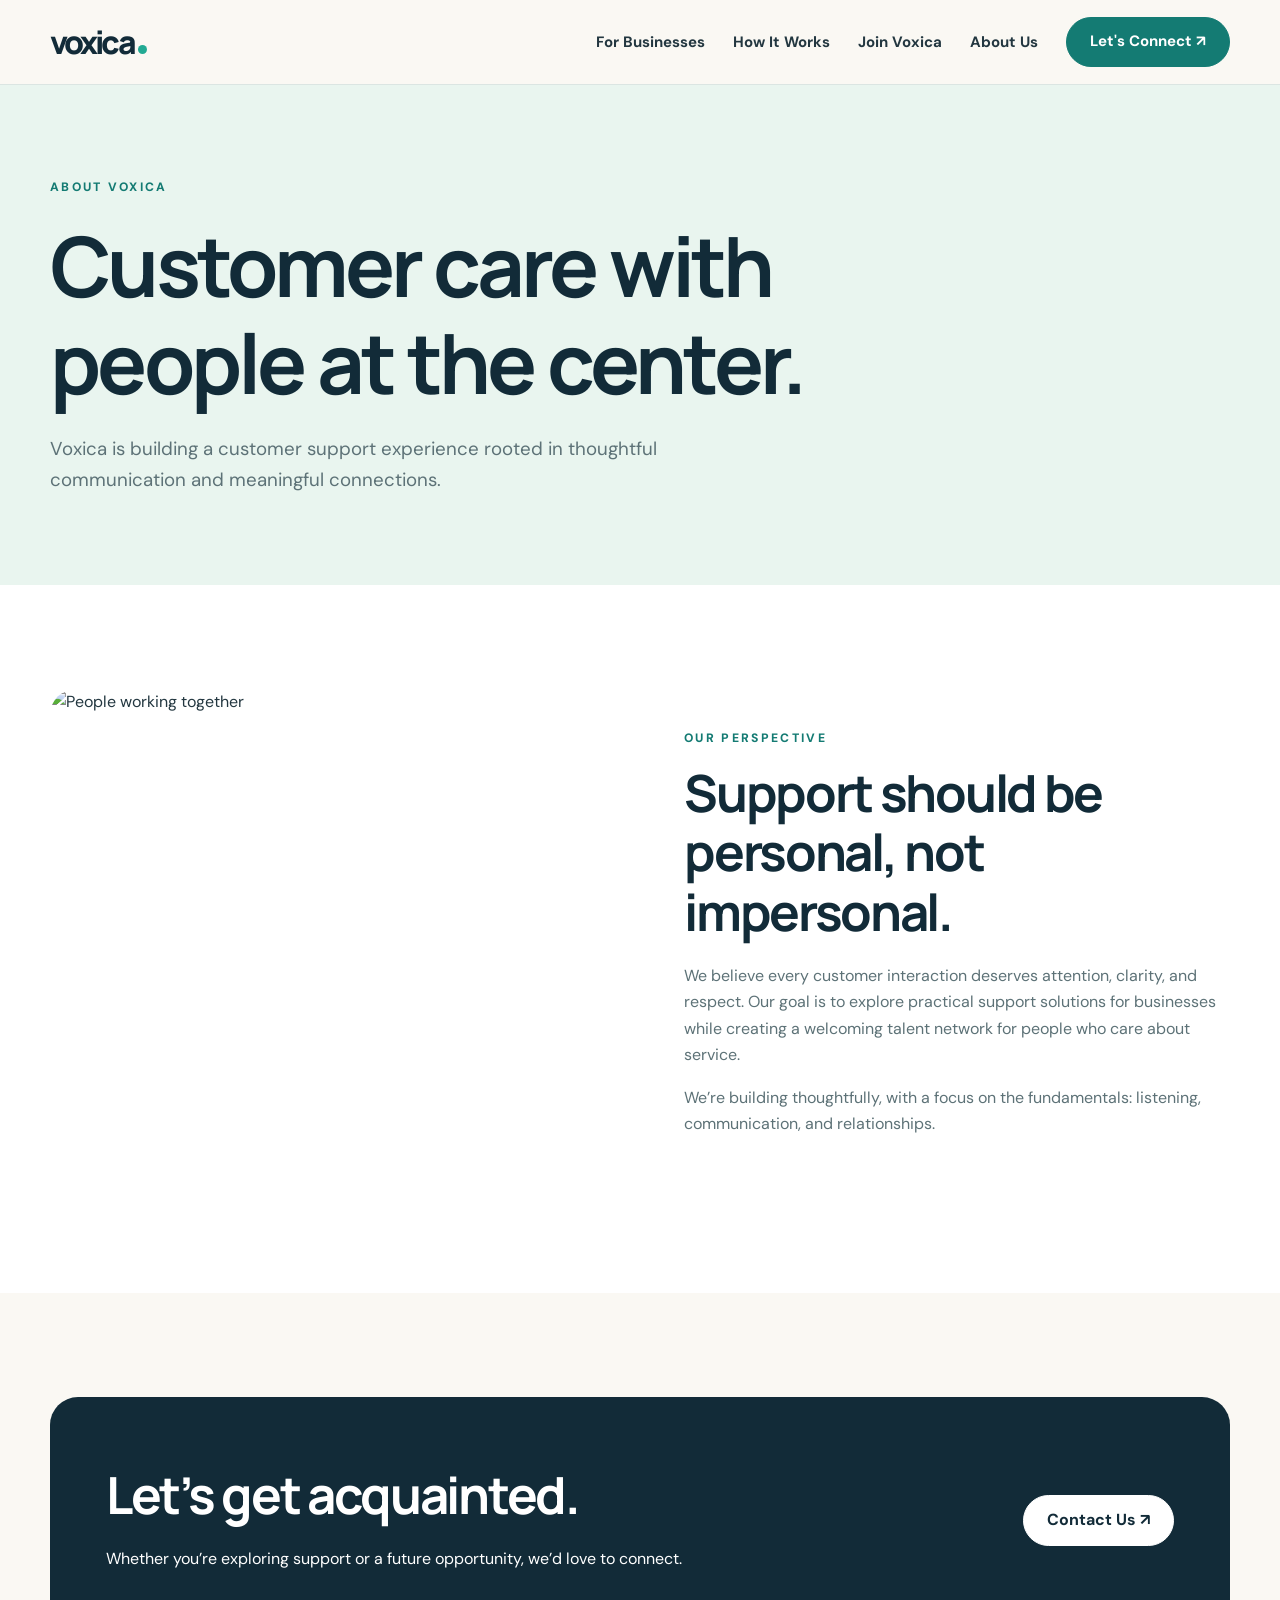
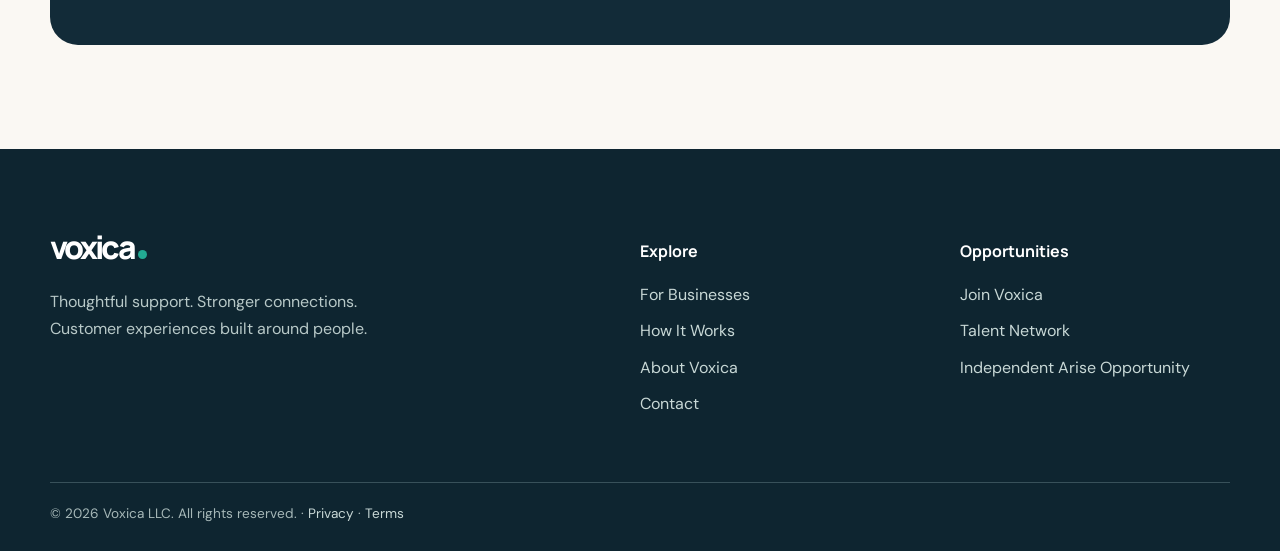
==== about.html @ 8db989d2 "Add Voxica Teleservices website: about.html" ====
<!doctype html><html lang="en"><head><meta charset="utf-8"><meta name="viewport" content="width=device-width, initial-scale=1"><meta name="description" content="Voxica customer support solutions and remote talent opportunities."><title>About Us | Voxica Teleservices</title><link rel="stylesheet" href="style.css"></head><body><header class="nav"><div class="container nav-inner"><a href="index.html" class="brand" aria-label="Voxica home">voxica<i></i></a><button class="menu-toggle" aria-label="Toggle navigation" aria-expanded="false">☰</button><nav class="nav-links" aria-label="Main navigation"><a href="services.html">For Businesses</a><a href="how-it-works.html">How It Works</a><a href="careers.html">Join Voxica</a><a href="about.html">About Us</a><a class="btn" href="contact.html">Let's Connect ↗</a></nav></div></header><main><section class="page-hero"><div class="container"><span class="eyebrow">About Voxica</span><h1>Customer care with people at the center.</h1><p>Voxica is building a customer support experience rooted in thoughtful communication and meaningful connections.</p></div></section><section class="section section-white"><div class="container split"><img src="https://images.unsplash.com/photo-1521737711867-e3b97375f902?auto=format&fit=crop&w=1200&q=85" alt="People working together"><div><span class="eyebrow">Our perspective</span><h2>Support should be personal, not impersonal.</h2><p>We believe every customer interaction deserves attention, clarity, and respect. Our goal is to explore practical support solutions for businesses while creating a welcoming talent network for people who care about service.</p><p>We’re building thoughtfully, with a focus on the fundamentals: listening, communication, and relationships.</p></div></div></section><section class="section"><div class="container"><div class="cta"><div><h2>Let’s get acquainted.</h2><p>Whether you’re exploring support or a future opportunity, we’d love to connect.</p></div><a class="btn btn-light" href="contact.html">Contact Us ↗</a></div></div></section></main><footer class="footer"><div class="container"><div class="footer-grid"><div><a href="index.html" class="brand">voxica<i></i></a><p>Thoughtful support. Stronger connections.<br>Customer experiences built around people.</p></div><div><h4>Explore</h4><a href="services.html">For Businesses</a><a href="how-it-works.html">How It Works</a><a href="about.html">About Voxica</a><a href="contact.html">Contact</a></div><div><h4>Opportunities</h4><a href="careers.html">Join Voxica</a><a href="apply.html">Talent Network</a><a href="arise.html">Independent Arise Opportunity</a></div></div><div class="footer-bottom">© 2026 Voxica LLC. All rights reserved. · <a href="privacy.html">Privacy</a> · <a href="terms.html">Terms</a></div></div></footer><script src="script.js"></script></body></html>
---- style.css ----
@import url('https://fonts.googleapis.com/css2?family=DM+Sans:wght@400;500;600;700&family=Manrope:wght@400;500;600;700;800&display=swap');
:root{--navy:#122b38;--teal:#147b73;--mint:#dff5ec;--cream:#faf8f3;--ink:#233740;--muted:#5d7277;--line:#dbe5e2}*{box-sizing:border-box}html{scroll-behavior:smooth}body{margin:0;font-family:'DM Sans',sans-serif;color:var(--ink);background:var(--cream);line-height:1.65}h1,h2,h3,h4{font-family:Manrope,sans-serif;line-height:1.16;letter-spacing:-.045em;color:var(--navy)}h1{font-size:clamp(3.2rem,6.5vw,6rem);margin:18px 0 24px}h2{font-size:clamp(2.3rem,4vw,3.8rem);margin:12px 0 22px}h3{font-size:1.4rem;margin:12px 0}p{color:var(--muted)}a{color:inherit;text-decoration:none}.container{width:min(1180px,calc(100% - 44px));margin:auto}.nav{position:sticky;top:0;z-index:20;background:#faf8f3ef;backdrop-filter:blur(16px);border-bottom:1px solid var(--line)}.nav-inner{display:flex;align-items:center;justify-content:space-between;min-height:84px;gap:24px}.brand{font-family:Manrope;font-size:2rem;letter-spacing:-.09em;font-weight:800;color:var(--navy)}.brand i{display:inline-block;width:9px;height:9px;border-radius:50%;background:#22aa93;margin-left:4px}.nav-links{display:flex;gap:28px;align-items:center;font-size:.94rem;font-weight:700}.nav-links>a:not(.btn):hover{color:var(--teal)}.menu-toggle{display:none;border:0;background:none;font-size:1.7rem;color:var(--navy)}.btn{display:inline-flex;justify-content:center;align-items:center;background:var(--teal);color:#fff;border:1px solid var(--teal);padding:14px 23px;border-radius:100px;font-weight:700;line-height:1.3;transition:.2s}.btn:hover{background:#0f605b;transform:translateY(-2px)}.btn-outline{background:transparent;color:var(--navy);border-color:#a8c5bd}.btn-outline:hover{color:#fff}.btn-light{background:#fff;color:var(--navy);border-color:#fff}.hero{padding:86px 0 105px;background:radial-gradient(circle at 15% 10%,#e5f7ef,transparent 43%),var(--cream)}.hero-grid,.split{display:grid;grid-template-columns:1.03fr 1fr;gap:72px;align-items:center}.hero p{font-size:1.2rem;max-width:580px}.hero-actions{display:flex;gap:12px;flex-wrap:wrap;margin:32px 0}.eyebrow{font-size:.76rem;text-transform:uppercase;letter-spacing:.19em;font-weight:800;color:var(--teal)}.pill{display:inline-flex;gap:10px;align-items:center;border-radius:40px;background:#e0f3eb;color:#286c61;padding:8px 16px;font-size:.8rem;font-weight:800}.dot{display:inline-block;width:9px;height:9px;border-radius:50%;background:#23ae8c}.hero-image{position:relative}.hero-image img,.split>img{display:block;width:100%;height:500px;object-fit:cover;border-radius:26px}.float-card{position:absolute;bottom:24px;left:-26px;background:#fff;padding:19px 24px;box-shadow:0 16px 60px #0b2e3030;border-radius:17px;font-weight:800}.float-card small{display:block;font-weight:400;color:var(--muted)}.section{padding:104px 0}.section-white{background:#fff}.section-mint{background:#e8f5ef}.section-navy{background:var(--navy)}.section-navy h2,.section-navy p{color:#fff}.section-heading{max-width:760px;margin-bottom:42px}.grid3{display:grid;grid-template-columns:repeat(3,1fr);gap:22px}.service-card{padding:35px;border:1px solid var(--line);background:var(--cream);border-radius:22px;transition:.2s}.service-card:hover{transform:translateY(-5px);box-shadow:0 20px 40px #153d3212}.service-icon{width:56px;height:56px;border-radius:17px;background:var(--mint);color:var(--teal);display:grid;place-items:center;font-size:1.7rem}.check{display:flex;gap:14px;margin:18px 0}.check span{color:var(--teal);font-weight:800}.steps{display:grid;grid-template-columns:repeat(4,1fr);gap:24px}.step{border-top:2px solid #9ecac0;padding-top:22px}.step b{font-family:Manrope;font-size:2.2rem;color:var(--teal)}.cta{background:var(--navy);padding:56px;border-radius:28px;display:flex;align-items:center;justify-content:space-between;gap:30px}.cta h2,.cta p{color:#fff}.cta h2{max-width:680px}.page-hero{padding:88px 0 70px;background:#e9f5ef}.page-hero p{max-width:690px;font-size:1.17rem}.page-hero h1{max-width:950px}.prose{max-width:800px}.prose p{font-size:1.07rem}.form-card{background:#fff;border:1px solid var(--line);border-radius:24px;padding:36px;max-width:800px}.form-grid{display:grid;grid-template-columns:1fr 1fr;gap:20px}.field{display:flex;flex-direction:column;gap:7px;margin:0 0 18px}.field label{font-weight:700;font-size:.91rem}.field input,.field select,.field textarea{border:1px solid #bdcfca;border-radius:12px;padding:14px 15px;font:inherit;width:100%;background:#fff}.field textarea{min-height:130px}.form-note{font-size:.86rem}.footer{background:#0e2530;color:#fff;padding:72px 0 25px}.footer .brand{color:#fff}.footer p{color:#b8c9c8}.footer-grid{display:grid;grid-template-columns:2fr 1fr 1fr;gap:50px}.footer h4{color:#fff;letter-spacing:0}.footer a:not(.brand){display:block;color:#c8d8d6;margin:10px 0}.footer a:hover{color:#fff}.footer-bottom{border-top:1px solid #38515a;margin-top:55px;padding-top:20px;color:#a6b8b8;font-size:.85rem}.footer-bottom a{display:inline!important}.small{font-size:.85rem}.notice{border-left:4px solid var(--teal);padding:18px 24px;background:#e9f5ef;border-radius:8px}.spaced{margin-top:32px}@media(max-width:850px){.menu-toggle{display:block}.nav-links{display:none;position:absolute;top:84px;left:0;right:0;background:var(--cream);padding:24px;box-shadow:0 20px 30px #0002;flex-direction:column;align-items:stretch}.nav-links.open{display:flex}.hero-grid,.split{grid-template-columns:1fr;gap:38px}.hero{padding:60px 0}.hero-image img,.split>img{height:350px}.float-card{left:12px}.grid3,.steps{grid-template-columns:1fr 1fr}.footer-grid{grid-template-columns:1fr 1fr}.cta{flex-direction:column;align-items:flex-start}}@media(max-width:550px){.grid3,.steps,.footer-grid,.form-grid{grid-template-columns:1fr}.section{padding:70px 0}.hero-image img{height:310px}.cta{padding:32px}.form-card{padding:22px}h1{font-size:3.15rem}}
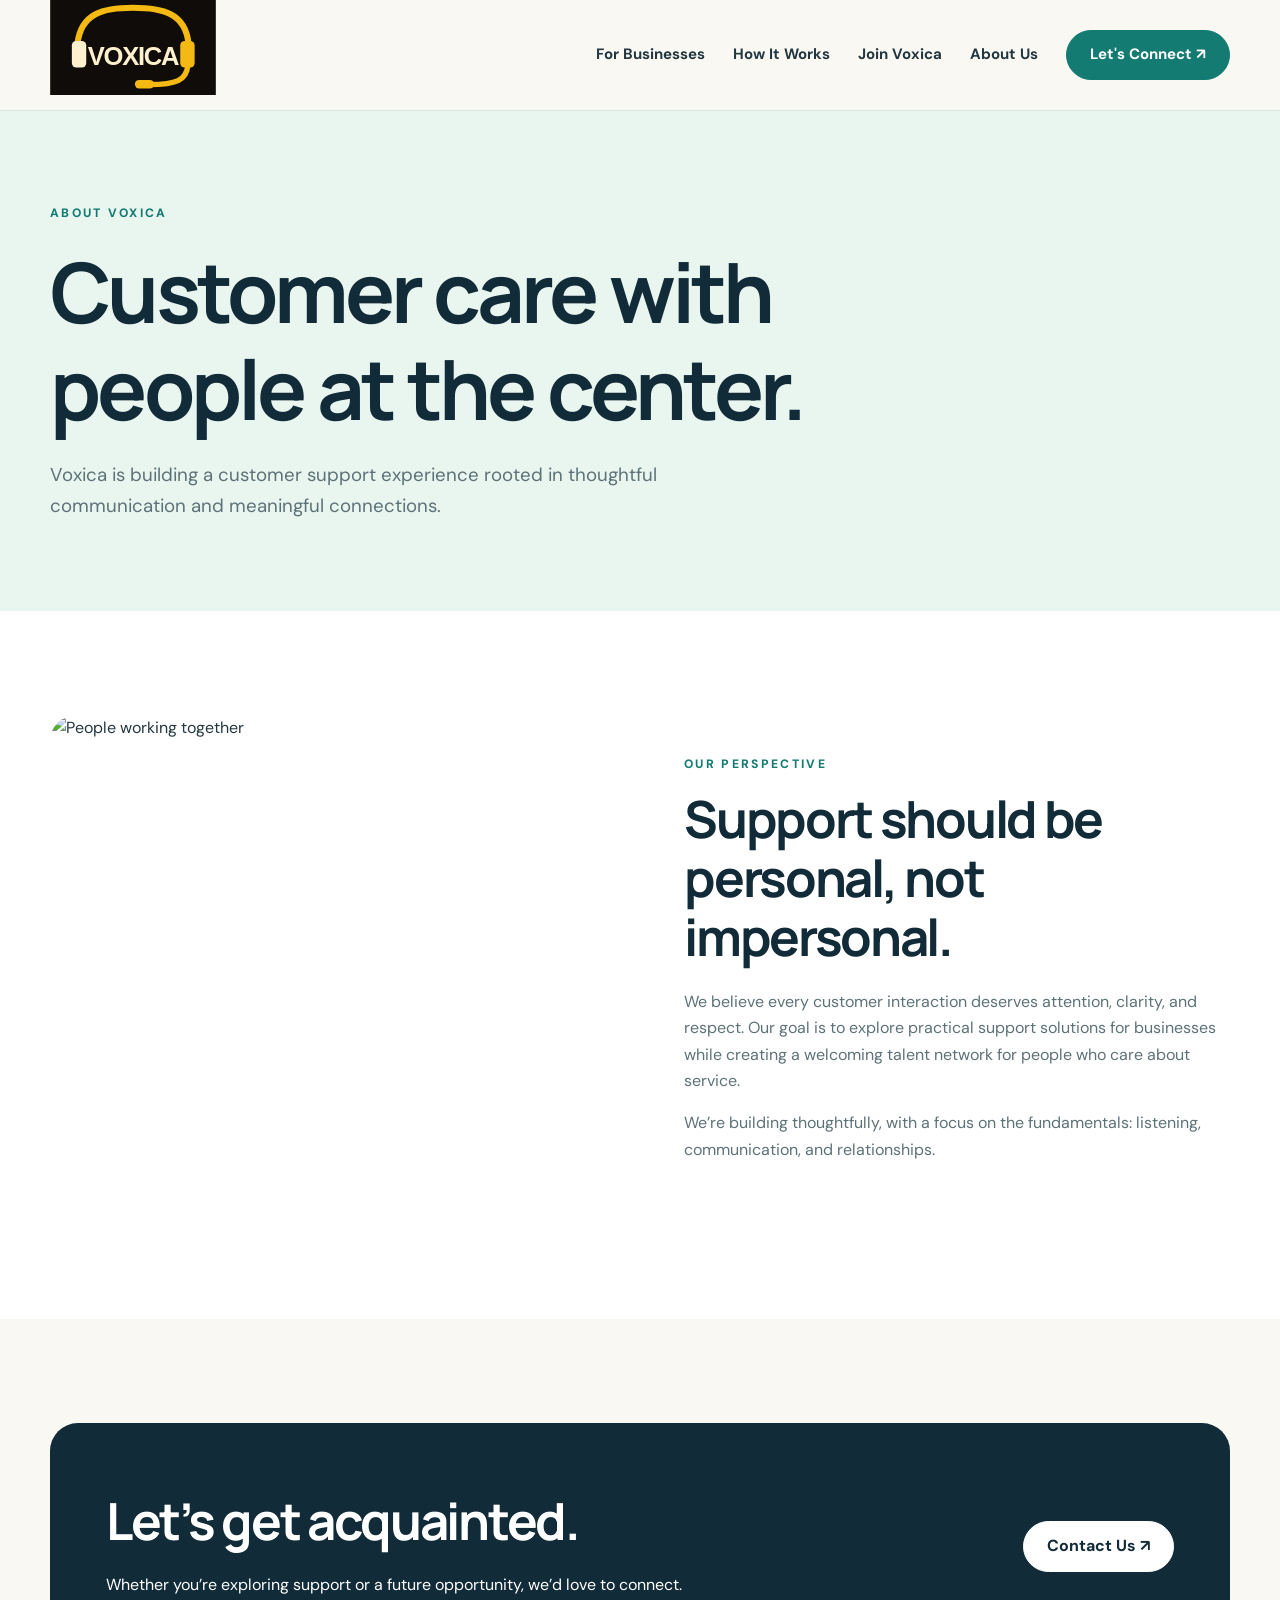
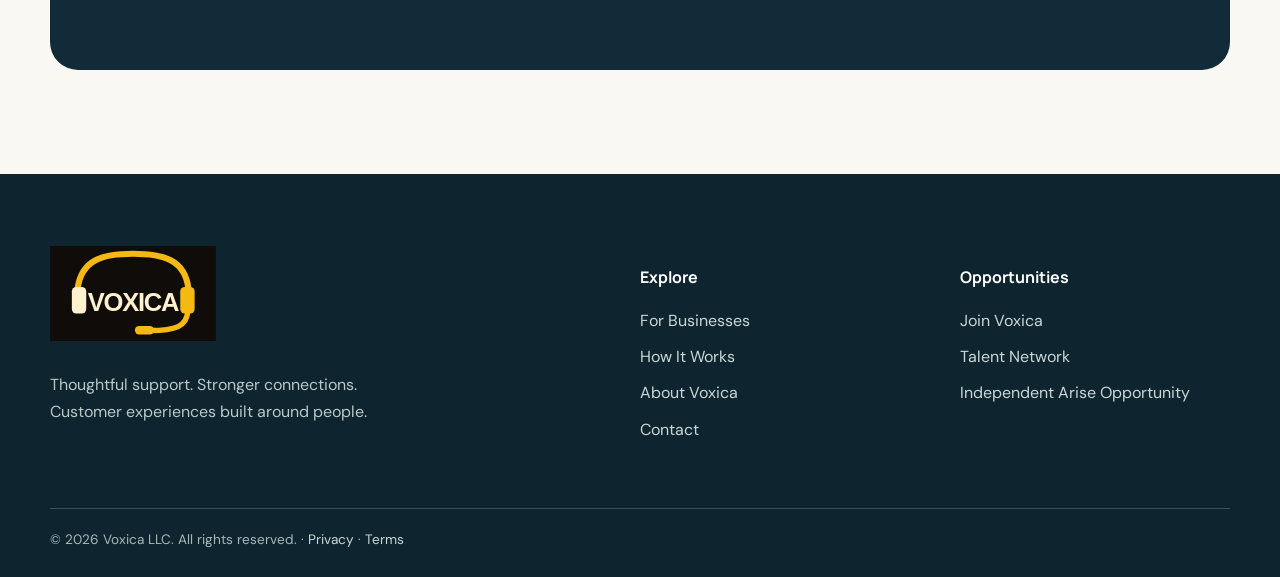
==== commit f9b74369: "Refresh Voxica branding and premium site design" ====
--- a/about.html
+++ b/about.html
@@ -1 +1 @@
-<!doctype html><html lang="en"><head><meta charset="utf-8"><meta name="viewport" content="width=device-width, initial-scale=1"><meta name="description" content="Voxica customer support solutions and remote talent opportunities."><title>About Us | Voxica Teleservices</title><link rel="stylesheet" href="style.css"></head><body><header class="nav"><div class="container nav-inner"><a href="index.html" class="brand" aria-label="Voxica home">voxica<i></i></a><button class="menu-toggle" aria-label="Toggle navigation" aria-expanded="false">☰</button><nav class="nav-links" aria-label="Main navigation"><a href="services.html">For Businesses</a><a href="how-it-works.html">How It Works</a><a href="careers.html">Join Voxica</a><a href="about.html">About Us</a><a class="btn" href="contact.html">Let's Connect ↗</a></nav></div></header><main><section class="page-hero"><div class="container"><span class="eyebrow">About Voxica</span><h1>Customer care with people at the center.</h1><p>Voxica is building a customer support experience rooted in thoughtful communication and meaningful connections.</p></div></section><section class="section section-white"><div class="container split"><img src="https://images.unsplash.com/photo-1521737711867-e3b97375f902?auto=format&fit=crop&w=1200&q=85" alt="People working together"><div><span class="eyebrow">Our perspective</span><h2>Support should be personal, not impersonal.</h2><p>We believe every customer interaction deserves attention, clarity, and respect. Our goal is to explore practical support solutions for businesses while creating a welcoming talent network for people who care about service.</p><p>We’re building thoughtfully, with a focus on the fundamentals: listening, communication, and relationships.</p></div></div></section><section class="section"><div class="container"><div class="cta"><div><h2>Let’s get acquainted.</h2><p>Whether you’re exploring support or a future opportunity, we’d love to connect.</p></div><a class="btn btn-light" href="contact.html">Contact Us ↗</a></div></div></section></main><footer class="footer"><div class="container"><div class="footer-grid"><div><a href="index.html" class="brand">voxica<i></i></a><p>Thoughtful support. Stronger connections.<br>Customer experiences built around people.</p></div><div><h4>Explore</h4><a href="services.html">For Businesses</a><a href="how-it-works.html">How It Works</a><a href="about.html">About Voxica</a><a href="contact.html">Contact</a></div><div><h4>Opportunities</h4><a href="careers.html">Join Voxica</a><a href="apply.html">Talent Network</a><a href="arise.html">Independent Arise Opportunity</a></div></div><div class="footer-bottom">© 2026 Voxica LLC. All rights reserved. · <a href="privacy.html">Privacy</a> · <a href="terms.html">Terms</a></div></div></footer><script src="script.js"></script></body></html>+<!doctype html><html lang="en"><head><meta charset="utf-8"><meta name="viewport" content="width=device-width, initial-scale=1"><meta name="description" content="Voxica customer support solutions and remote talent opportunities."><title>About Us | Voxica</title><link rel="stylesheet" href="style.css"></head><body><header class="nav"><div class="container nav-inner"><a href="index.html" class="brand" aria-label="Voxica home"><img src="assets/voxica-logo.svg" alt="VOXICA" width="166" height="95"></a><button class="menu-toggle" aria-label="Toggle navigation" aria-expanded="false">☰</button><nav class="nav-links" aria-label="Main navigation"><a href="services.html">For Businesses</a><a href="how-it-works.html">How It Works</a><a href="careers.html">Join Voxica</a><a href="about.html">About Us</a><a class="btn" href="contact.html">Let's Connect ↗</a></nav></div></header><main><section class="page-hero"><div class="container"><span class="eyebrow">About Voxica</span><h1>Customer care with people at the center.</h1><p>Voxica is building a customer support experience rooted in thoughtful communication and meaningful connections.</p></div></section><section class="section section-white"><div class="container split"><img src="https://images.unsplash.com/photo-1521737711867-e3b97375f902?auto=format&fit=crop&w=1200&q=85" alt="People working together"><div><span class="eyebrow">Our perspective</span><h2>Support should be personal, not impersonal.</h2><p>We believe every customer interaction deserves attention, clarity, and respect. Our goal is to explore practical support solutions for businesses while creating a welcoming talent network for people who care about service.</p><p>We’re building thoughtfully, with a focus on the fundamentals: listening, communication, and relationships.</p></div></div></section><section class="section"><div class="container"><div class="cta"><div><h2>Let’s get acquainted.</h2><p>Whether you’re exploring support or a future opportunity, we’d love to connect.</p></div><a class="btn btn-light" href="contact.html">Contact Us ↗</a></div></div></section></main><footer class="footer"><div class="container"><div class="footer-grid"><div><a href="index.html" class="brand" aria-label="Voxica home"><img src="assets/voxica-logo.svg" alt="VOXICA" width="166" height="95"></a><p>Thoughtful support. Stronger connections.<br>Customer experiences built around people.</p></div><div><h4>Explore</h4><a href="services.html">For Businesses</a><a href="how-it-works.html">How It Works</a><a href="about.html">About Voxica</a><a href="contact.html">Contact</a></div><div><h4>Opportunities</h4><a href="careers.html">Join Voxica</a><a href="apply.html">Talent Network</a><a href="arise.html">Independent Arise Opportunity</a></div></div><div class="footer-bottom">© 2026 Voxica LLC. All rights reserved. · <a href="privacy.html">Privacy</a> · <a href="terms.html">Terms</a></div></div></footer><script src="script.js"></script></body></html>
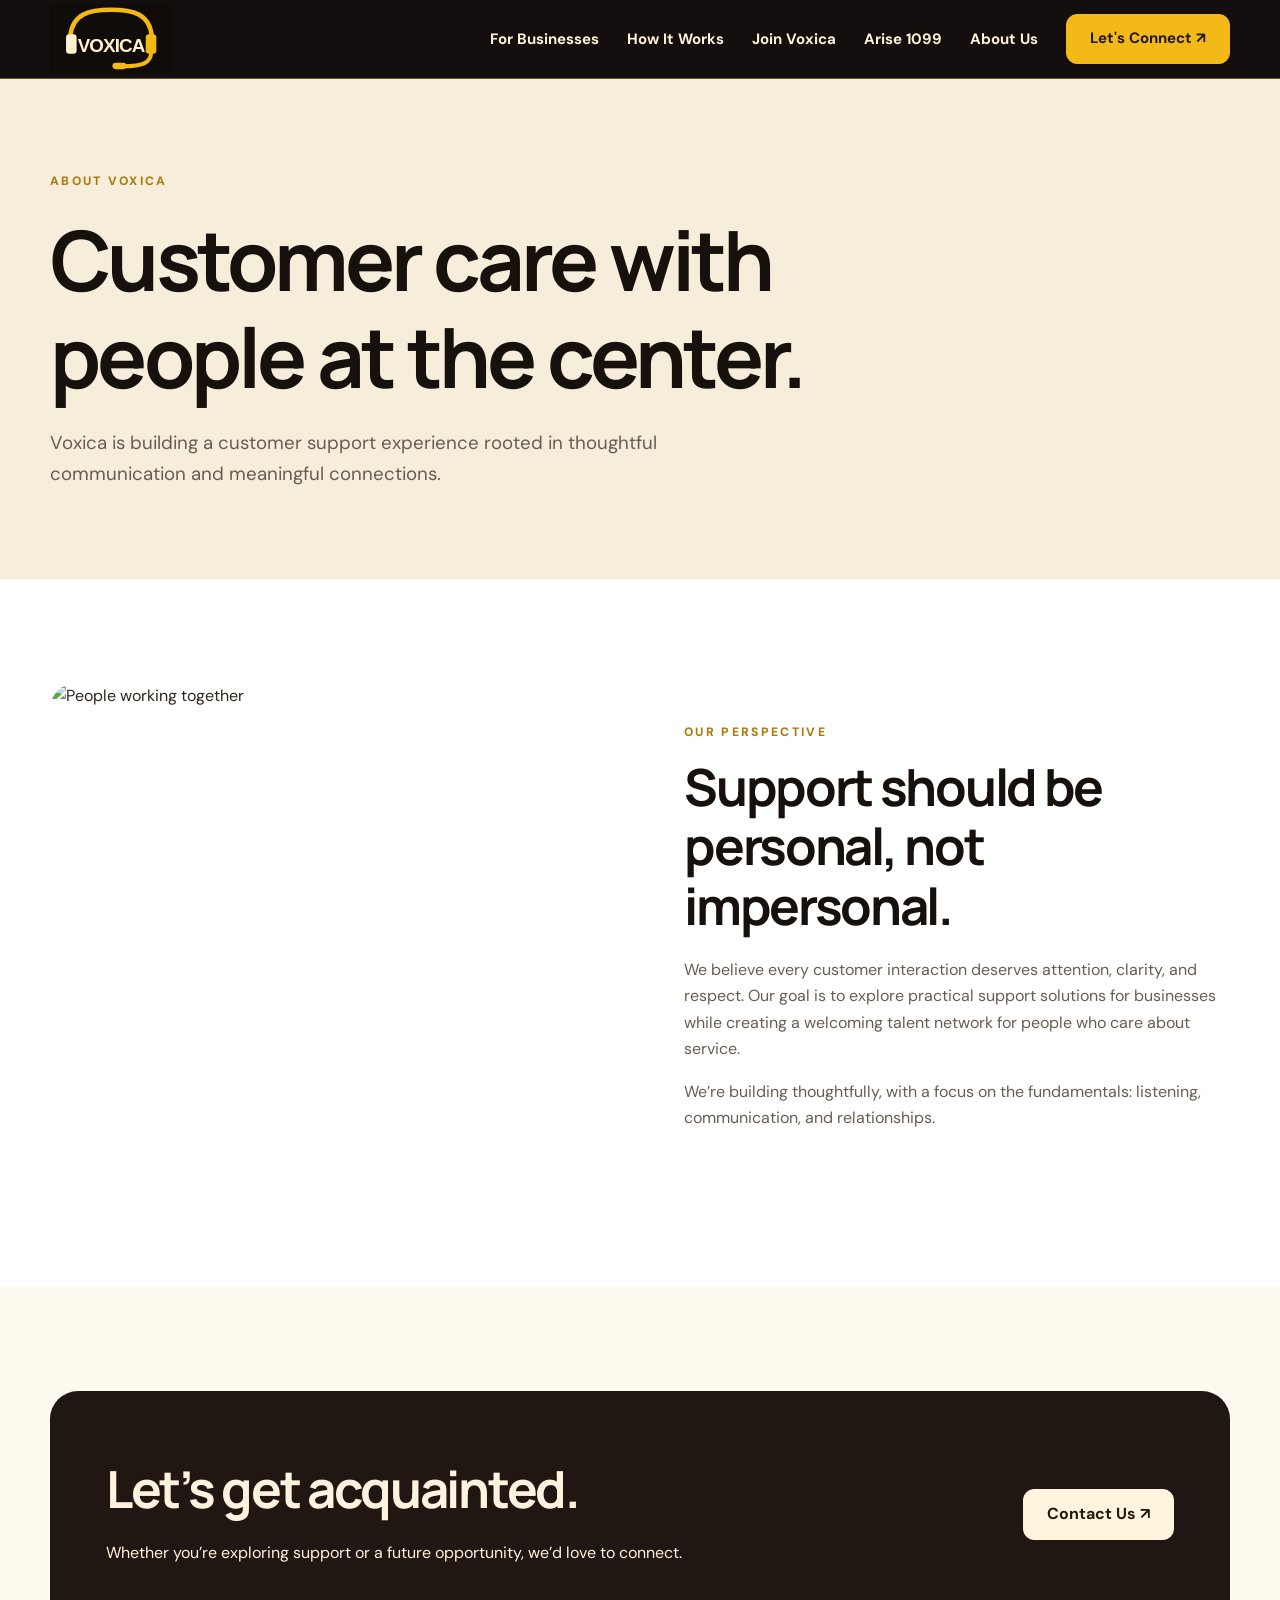
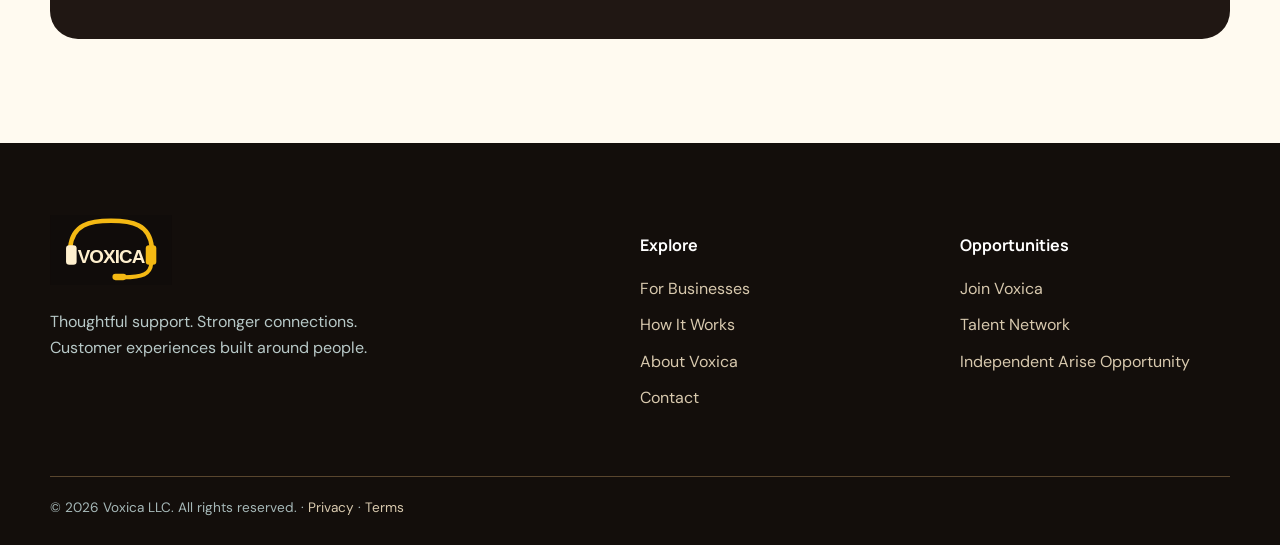
==== commit dc8ebb1c: "Add separate Arise 1099 navigation tab" ====
--- a/about.html
+++ b/about.html
@@ -1 +1 @@
-<!doctype html><html lang="en"><head><meta charset="utf-8"><meta name="viewport" content="width=device-width, initial-scale=1"><meta name="description" content="Voxica customer support solutions and remote talent opportunities."><title>About Us | Voxica</title><link rel="stylesheet" href="style.css"></head><body><header class="nav"><div class="container nav-inner"><a href="index.html" class="brand" aria-label="Voxica home"><img src="assets/voxica-logo.svg" alt="VOXICA" width="166" height="95"></a><button class="menu-toggle" aria-label="Toggle navigation" aria-expanded="false">☰</button><nav class="nav-links" aria-label="Main navigation"><a href="services.html">For Businesses</a><a href="how-it-works.html">How It Works</a><a href="careers.html">Join Voxica</a><a href="about.html">About Us</a><a class="btn" href="contact.html">Let's Connect ↗</a></nav></div></header><main><section class="page-hero"><div class="container"><span class="eyebrow">About Voxica</span><h1>Customer care with people at the center.</h1><p>Voxica is building a customer support experience rooted in thoughtful communication and meaningful connections.</p></div></section><section class="section section-white"><div class="container split"><img src="https://images.unsplash.com/photo-1521737711867-e3b97375f902?auto=format&fit=crop&w=1200&q=85" alt="People working together"><div><span class="eyebrow">Our perspective</span><h2>Support should be personal, not impersonal.</h2><p>We believe every customer interaction deserves attention, clarity, and respect. Our goal is to explore practical support solutions for businesses while creating a welcoming talent network for people who care about service.</p><p>We’re building thoughtfully, with a focus on the fundamentals: listening, communication, and relationships.</p></div></div></section><section class="section"><div class="container"><div class="cta"><div><h2>Let’s get acquainted.</h2><p>Whether you’re exploring support or a future opportunity, we’d love to connect.</p></div><a class="btn btn-light" href="contact.html">Contact Us ↗</a></div></div></section></main><footer class="footer"><div class="container"><div class="footer-grid"><div><a href="index.html" class="brand" aria-label="Voxica home"><img src="assets/voxica-logo.svg" alt="VOXICA" width="166" height="95"></a><p>Thoughtful support. Stronger connections.<br>Customer experiences built around people.</p></div><div><h4>Explore</h4><a href="services.html">For Businesses</a><a href="how-it-works.html">How It Works</a><a href="about.html">About Voxica</a><a href="contact.html">Contact</a></div><div><h4>Opportunities</h4><a href="careers.html">Join Voxica</a><a href="apply.html">Talent Network</a><a href="arise.html">Independent Arise Opportunity</a></div></div><div class="footer-bottom">© 2026 Voxica LLC. All rights reserved. · <a href="privacy.html">Privacy</a> · <a href="terms.html">Terms</a></div></div></footer><script src="script.js"></script></body></html>+<!doctype html><html lang="en"><head><meta charset="utf-8"><meta name="viewport" content="width=device-width, initial-scale=1"><meta name="description" content="Voxica customer support solutions and remote talent opportunities."><title>About Us | Voxica</title><link rel="stylesheet" href="style.css"></head><body><header class="nav"><div class="container nav-inner"><a href="index.html" class="brand" aria-label="Voxica home"><img src="assets/voxica-logo.svg" alt="VOXICA" width="166" height="95"></a><button class="menu-toggle" aria-label="Toggle navigation" aria-expanded="false">☰</button><nav class="nav-links" aria-label="Main navigation"><a href="services.html">For Businesses</a><a href="how-it-works.html">How It Works</a><a href="careers.html">Join Voxica</a><a href="arise.html" class="arise-nav-link">Arise 1099</a><a href="about.html">About Us</a><a class="btn" href="contact.html">Let's Connect ↗</a></nav></div></header><main><section class="page-hero"><div class="container"><span class="eyebrow">About Voxica</span><h1>Customer care with people at the center.</h1><p>Voxica is building a customer support experience rooted in thoughtful communication and meaningful connections.</p></div></section><section class="section section-white"><div class="container split"><img src="https://images.unsplash.com/photo-1521737711867-e3b97375f902?auto=format&fit=crop&w=1200&q=85" alt="People working together"><div><span class="eyebrow">Our perspective</span><h2>Support should be personal, not impersonal.</h2><p>We believe every customer interaction deserves attention, clarity, and respect. Our goal is to explore practical support solutions for businesses while creating a welcoming talent network for people who care about service.</p><p>We’re building thoughtfully, with a focus on the fundamentals: listening, communication, and relationships.</p></div></div></section><section class="section"><div class="container"><div class="cta"><div><h2>Let’s get acquainted.</h2><p>Whether you’re exploring support or a future opportunity, we’d love to connect.</p></div><a class="btn btn-light" href="contact.html">Contact Us ↗</a></div></div></section></main><footer class="footer"><div class="container"><div class="footer-grid"><div><a href="index.html" class="brand" aria-label="Voxica home"><img src="assets/voxica-logo.svg" alt="VOXICA" width="166" height="95"></a><p>Thoughtful support. Stronger connections.<br>Customer experiences built around people.</p></div><div><h4>Explore</h4><a href="services.html">For Businesses</a><a href="how-it-works.html">How It Works</a><a href="about.html">About Voxica</a><a href="contact.html">Contact</a></div><div><h4>Opportunities</h4><a href="careers.html">Join Voxica</a><a href="apply.html">Talent Network</a><a href="arise.html">Independent Arise Opportunity</a></div></div><div class="footer-bottom">© 2026 Voxica LLC. All rights reserved. · <a href="privacy.html">Privacy</a> · <a href="terms.html">Terms</a></div></div></footer><script src="script.js"></script></body></html>
--- a/style.css
+++ b/style.css
@@ -1,2 +1,7 @@
 @import url('https://fonts.googleapis.com/css2?family=DM+Sans:wght@400;500;600;700&family=Manrope:wght@400;500;600;700;800&display=swap');
-:root{--navy:#122b38;--teal:#147b73;--mint:#dff5ec;--cream:#faf8f3;--ink:#233740;--muted:#5d7277;--line:#dbe5e2}*{box-sizing:border-box}html{scroll-behavior:smooth}body{margin:0;font-family:'DM Sans',sans-serif;color:var(--ink);background:var(--cream);line-height:1.65}h1,h2,h3,h4{font-family:Manrope,sans-serif;line-height:1.16;letter-spacing:-.045em;color:var(--navy)}h1{font-size:clamp(3.2rem,6.5vw,6rem);margin:18px 0 24px}h2{font-size:clamp(2.3rem,4vw,3.8rem);margin:12px 0 22px}h3{font-size:1.4rem;margin:12px 0}p{color:var(--muted)}a{color:inherit;text-decoration:none}.container{width:min(1180px,calc(100% - 44px));margin:auto}.nav{position:sticky;top:0;z-index:20;background:#faf8f3ef;backdrop-filter:blur(16px);border-bottom:1px solid var(--line)}.nav-inner{display:flex;align-items:center;justify-content:space-between;min-height:84px;gap:24px}.brand{font-family:Manrope;font-size:2rem;letter-spacing:-.09em;font-weight:800;color:var(--navy)}.brand i{display:inline-block;width:9px;height:9px;border-radius:50%;background:#22aa93;margin-left:4px}.nav-links{display:flex;gap:28px;align-items:center;font-size:.94rem;font-weight:700}.nav-links>a:not(.btn):hover{color:var(--teal)}.menu-toggle{display:none;border:0;background:none;font-size:1.7rem;color:var(--navy)}.btn{display:inline-flex;justify-content:center;align-items:center;background:var(--teal);color:#fff;border:1px solid var(--teal);padding:14px 23px;border-radius:100px;font-weight:700;line-height:1.3;transition:.2s}.btn:hover{background:#0f605b;transform:translateY(-2px)}.btn-outline{background:transparent;color:var(--navy);border-color:#a8c5bd}.btn-outline:hover{color:#fff}.btn-light{background:#fff;color:var(--navy);border-color:#fff}.hero{padding:86px 0 105px;background:radial-gradient(circle at 15% 10%,#e5f7ef,transparent 43%),var(--cream)}.hero-grid,.split{display:grid;grid-template-columns:1.03fr 1fr;gap:72px;align-items:center}.hero p{font-size:1.2rem;max-width:580px}.hero-actions{display:flex;gap:12px;flex-wrap:wrap;margin:32px 0}.eyebrow{font-size:.76rem;text-transform:uppercase;letter-spacing:.19em;font-weight:800;color:var(--teal)}.pill{display:inline-flex;gap:10px;align-items:center;border-radius:40px;background:#e0f3eb;color:#286c61;padding:8px 16px;font-size:.8rem;font-weight:800}.dot{display:inline-block;width:9px;height:9px;border-radius:50%;background:#23ae8c}.hero-image{position:relative}.hero-image img,.split>img{display:block;width:100%;height:500px;object-fit:cover;border-radius:26px}.float-card{position:absolute;bottom:24px;left:-26px;background:#fff;padding:19px 24px;box-shadow:0 16px 60px #0b2e3030;border-radius:17px;font-weight:800}.float-card small{display:block;font-weight:400;color:var(--muted)}.section{padding:104px 0}.section-white{background:#fff}.section-mint{background:#e8f5ef}.section-navy{background:var(--navy)}.section-navy h2,.section-navy p{color:#fff}.section-heading{max-width:760px;margin-bottom:42px}.grid3{display:grid;grid-template-columns:repeat(3,1fr);gap:22px}.service-card{padding:35px;border:1px solid var(--line);background:var(--cream);border-radius:22px;transition:.2s}.service-card:hover{transform:translateY(-5px);box-shadow:0 20px 40px #153d3212}.service-icon{width:56px;height:56px;border-radius:17px;background:var(--mint);color:var(--teal);display:grid;place-items:center;font-size:1.7rem}.check{display:flex;gap:14px;margin:18px 0}.check span{color:var(--teal);font-weight:800}.steps{display:grid;grid-template-columns:repeat(4,1fr);gap:24px}.step{border-top:2px solid #9ecac0;padding-top:22px}.step b{font-family:Manrope;font-size:2.2rem;color:var(--teal)}.cta{background:var(--navy);padding:56px;border-radius:28px;display:flex;align-items:center;justify-content:space-between;gap:30px}.cta h2,.cta p{color:#fff}.cta h2{max-width:680px}.page-hero{padding:88px 0 70px;background:#e9f5ef}.page-hero p{max-width:690px;font-size:1.17rem}.page-hero h1{max-width:950px}.prose{max-width:800px}.prose p{font-size:1.07rem}.form-card{background:#fff;border:1px solid var(--line);border-radius:24px;padding:36px;max-width:800px}.form-grid{display:grid;grid-template-columns:1fr 1fr;gap:20px}.field{display:flex;flex-direction:column;gap:7px;margin:0 0 18px}.field label{font-weight:700;font-size:.91rem}.field input,.field select,.field textarea{border:1px solid #bdcfca;border-radius:12px;padding:14px 15px;font:inherit;width:100%;background:#fff}.field textarea{min-height:130px}.form-note{font-size:.86rem}.footer{background:#0e2530;color:#fff;padding:72px 0 25px}.footer .brand{color:#fff}.footer p{color:#b8c9c8}.footer-grid{display:grid;grid-template-columns:2fr 1fr 1fr;gap:50px}.footer h4{color:#fff;letter-spacing:0}.footer a:not(.brand){display:block;color:#c8d8d6;margin:10px 0}.footer a:hover{color:#fff}.footer-bottom{border-top:1px solid #38515a;margin-top:55px;padding-top:20px;color:#a6b8b8;font-size:.85rem}.footer-bottom a{display:inline!important}.small{font-size:.85rem}.notice{border-left:4px solid var(--teal);padding:18px 24px;background:#e9f5ef;border-radius:8px}.spaced{margin-top:32px}@media(max-width:850px){.menu-toggle{display:block}.nav-links{display:none;position:absolute;top:84px;left:0;right:0;background:var(--cream);padding:24px;box-shadow:0 20px 30px #0002;flex-direction:column;align-items:stretch}.nav-links.open{display:flex}.hero-grid,.split{grid-template-columns:1fr;gap:38px}.hero{padding:60px 0}.hero-image img,.split>img{height:350px}.float-card{left:12px}.grid3,.steps{grid-template-columns:1fr 1fr}.footer-grid{grid-template-columns:1fr 1fr}.cta{flex-direction:column;align-items:flex-start}}@media(max-width:550px){.grid3,.steps,.footer-grid,.form-grid{grid-template-columns:1fr}.section{padding:70px 0}.hero-image img{height:310px}.cta{padding:32px}.form-card{padding:22px}h1{font-size:3.15rem}}+:root{--navy:#122b38;--teal:#147b73;--mint:#dff5ec;--cream:#faf8f3;--ink:#233740;--muted:#5d7277;--line:#dbe5e2}*{box-sizing:border-box}html{scroll-behavior:smooth}body{margin:0;font-family:'DM Sans',sans-serif;color:var(--ink);background:var(--cream);line-height:1.65}h1,h2,h3,h4{font-family:Manrope,sans-serif;line-height:1.16;letter-spacing:-.045em;color:var(--navy)}h1{font-size:clamp(3.2rem,6.5vw,6rem);margin:18px 0 24px}h2{font-size:clamp(2.3rem,4vw,3.8rem);margin:12px 0 22px}h3{font-size:1.4rem;margin:12px 0}p{color:var(--muted)}a{color:inherit;text-decoration:none}.container{width:min(1180px,calc(100% - 44px));margin:auto}.nav{position:sticky;top:0;z-index:20;background:#faf8f3ef;backdrop-filter:blur(16px);border-bottom:1px solid var(--line)}.nav-inner{display:flex;align-items:center;justify-content:space-between;min-height:84px;gap:24px}.brand{font-family:Manrope;font-size:2rem;letter-spacing:-.09em;font-weight:800;color:var(--navy)}.brand i{display:inline-block;width:9px;height:9px;border-radius:50%;background:#22aa93;margin-left:4px}.nav-links{display:flex;gap:28px;align-items:center;font-size:.94rem;font-weight:700}.nav-links>a:not(.btn):hover{color:var(--teal)}.menu-toggle{display:none;border:0;background:none;font-size:1.7rem;color:var(--navy)}.btn{display:inline-flex;justify-content:center;align-items:center;background:var(--teal);color:#fff;border:1px solid var(--teal);padding:14px 23px;border-radius:100px;font-weight:700;line-height:1.3;transition:.2s}.btn:hover{background:#0f605b;transform:translateY(-2px)}.btn-outline{background:transparent;color:var(--navy);border-color:#a8c5bd}.btn-outline:hover{color:#fff}.btn-light{background:#fff;color:var(--navy);border-color:#fff}.hero{padding:86px 0 105px;background:radial-gradient(circle at 15% 10%,#e5f7ef,transparent 43%),var(--cream)}.hero-grid,.split{display:grid;grid-template-columns:1.03fr 1fr;gap:72px;align-items:center}.hero p{font-size:1.2rem;max-width:580px}.hero-actions{display:flex;gap:12px;flex-wrap:wrap;margin:32px 0}.eyebrow{font-size:.76rem;text-transform:uppercase;letter-spacing:.19em;font-weight:800;color:var(--teal)}.pill{display:inline-flex;gap:10px;align-items:center;border-radius:40px;background:#e0f3eb;color:#286c61;padding:8px 16px;font-size:.8rem;font-weight:800}.dot{display:inline-block;width:9px;height:9px;border-radius:50%;background:#23ae8c}.hero-image{position:relative}.hero-image img,.split>img{display:block;width:100%;height:500px;object-fit:cover;border-radius:26px}.float-card{position:absolute;bottom:24px;left:-26px;background:#fff;padding:19px 24px;box-shadow:0 16px 60px #0b2e3030;border-radius:17px;font-weight:800}.float-card small{display:block;font-weight:400;color:var(--muted)}.section{padding:104px 0}.section-white{background:#fff}.section-mint{background:#e8f5ef}.section-navy{background:var(--navy)}.section-navy h2,.section-navy p{color:#fff}.section-heading{max-width:760px;margin-bottom:42px}.grid3{display:grid;grid-template-columns:repeat(3,1fr);gap:22px}.service-card{padding:35px;border:1px solid var(--line);background:var(--cream);border-radius:22px;transition:.2s}.service-card:hover{transform:translateY(-5px);box-shadow:0 20px 40px #153d3212}.service-icon{width:56px;height:56px;border-radius:17px;background:var(--mint);color:var(--teal);display:grid;place-items:center;font-size:1.7rem}.check{display:flex;gap:14px;margin:18px 0}.check span{color:var(--teal);font-weight:800}.steps{display:grid;grid-template-columns:repeat(4,1fr);gap:24px}.step{border-top:2px solid #9ecac0;padding-top:22px}.step b{font-family:Manrope;font-size:2.2rem;color:var(--teal)}.cta{background:var(--navy);padding:56px;border-radius:28px;display:flex;align-items:center;justify-content:space-between;gap:30px}.cta h2,.cta p{color:#fff}.cta h2{max-width:680px}.page-hero{padding:88px 0 70px;background:#e9f5ef}.page-hero p{max-width:690px;font-size:1.17rem}.page-hero h1{max-width:950px}.prose{max-width:800px}.prose p{font-size:1.07rem}.form-card{background:#fff;border:1px solid var(--line);border-radius:24px;padding:36px;max-width:800px}.form-grid{display:grid;grid-template-columns:1fr 1fr;gap:20px}.field{display:flex;flex-direction:column;gap:7px;margin:0 0 18px}.field label{font-weight:700;font-size:.91rem}.field input,.field select,.field textarea{border:1px solid #bdcfca;border-radius:12px;padding:14px 15px;font:inherit;width:100%;background:#fff}.field textarea{min-height:130px}.form-note{font-size:.86rem}.footer{background:#0e2530;color:#fff;padding:72px 0 25px}.footer .brand{color:#fff}.footer p{color:#b8c9c8}.footer-grid{display:grid;grid-template-columns:2fr 1fr 1fr;gap:50px}.footer h4{color:#fff;letter-spacing:0}.footer a:not(.brand){display:block;color:#c8d8d6;margin:10px 0}.footer a:hover{color:#fff}.footer-bottom{border-top:1px solid #38515a;margin-top:55px;padding-top:20px;color:#a6b8b8;font-size:.85rem}.footer-bottom a{display:inline!important}.small{font-size:.85rem}.notice{border-left:4px solid var(--teal);padding:18px 24px;background:#e9f5ef;border-radius:8px}.spaced{margin-top:32px}@media(max-width:850px){.menu-toggle{display:block}.nav-links{display:none;position:absolute;top:84px;left:0;right:0;background:var(--cream);padding:24px;box-shadow:0 20px 30px #0002;flex-direction:column;align-items:stretch}.nav-links.open{display:flex}.hero-grid,.split{grid-template-columns:1fr;gap:38px}.hero{padding:60px 0}.hero-image img,.split>img{height:350px}.float-card{left:12px}.grid3,.steps{grid-template-columns:1fr 1fr}.footer-grid{grid-template-columns:1fr 1fr}.cta{flex-direction:column;align-items:flex-start}}@media(max-width:550px){.grid3,.steps,.footer-grid,.form-grid{grid-template-columns:1fr}.section{padding:70px 0}.hero-image img{height:310px}.cta{padding:32px}.form-card{padding:22px}h1{font-size:3.15rem}}
+
+/* Voxica brand refresh */
+:root{--navy:#17110e;--teal:#b8890c;--mint:#f6e9cb;--cream:#fffaf0;--ink:#2d251e;--muted:#685d51;--line:#e7d9bc;--gold:#f3b919}
+body{background:var(--cream)}h1,h2,h3,h4{color:var(--navy)}.nav{background:#140f0e; border-bottom:1px solid #69511c}.nav-inner{min-height:78px}.brand{display:inline-flex;align-items:center;line-height:0}.brand img{width:148px;height:70px;object-fit:contain;object-position:left center}.nav-links{color:#fff2d9}.nav-links>a:not(.btn):hover{color:var(--gold)}.menu-toggle{color:var(--gold)}.btn{background:var(--gold);border-color:var(--gold);color:#21180b;border-radius:11px;box-shadow:none}.btn:hover{background:#ffce47;border-color:#ffce47;color:#21180b}.btn-outline{border-color:#d7ae55;color:#fff4dd;background:transparent}.btn-outline:hover{background:#f3b919;color:#21180b}.btn-light{background:#fff5df;color:#251a0e;border-color:#fff5df}.new-hero{background:radial-gradient(circle at 70% 30%,#3a2a19,transparent 47%),#17110e;padding:82px 0 92px}.new-hero h1{color:#fff5e4;font-size:clamp(3rem,5.7vw,5.5rem)}.new-hero p{color:#e1d0b2}.gold-text{color:#f3b919}.new-hero .pill{background:#332715;color:#f7ce71;border:1px solid #74571e}.new-hero .small{color:#b5a185}.new-hero .hero-image img{height:480px;filter:saturate(.72)}.new-hero .float-card{background:#fff8e9;color:#261d11}.dot{background:#e6b528}.eyebrow{color:#aa7b0d}.section-mint,.page-hero{background:#f6edda}.section-navy,.cta{background:#201713}.section-navy .eyebrow,.cta .eyebrow{color:#f4c451!important}.section-navy h2,.section-navy p,.cta h2,.cta p{color:#fff3df}.service-card{background:#fffaf1}.service-icon{background:#f9e6af;color:#805600}.check span,.step b{color:#bd8a0b}.step{border-color:#d3aa4e}.footer{background:#130e0b}.footer .brand img{width:155px}.footer a:not(.brand){color:#d8c9ae}.footer-bottom{border-color:#59462e}.audience-section{background:#f8f1e4}.center{text-align:center;margin-left:auto;margin-right:auto}.audience-grid{display:grid;grid-template-columns:1fr 1fr;gap:25px}.audience-card{border:1px solid #e3d1ac;border-radius:23px;overflow:hidden;background:#fffdf8;box-shadow:0 15px 45px #271e1210}.audience-photo{height:225px;background-size:cover;background-position:center}.audience-content{padding:33px}.audience-content h3{font-size:1.7rem;margin:12px 0}.audience-content p{min-height:76px}.text-link{font-weight:800;color:#825900;text-decoration:underline;text-underline-offset:5px}.section-heading.center{max-width:800px}.notice{background:#fff1cc;border-color:#c69a28}
+@media(max-width:850px){.nav-links{top:78px;background:#201713;color:#fff4dc}.audience-grid{grid-template-columns:1fr}.new-hero{padding:60px 0}.new-hero .hero-image img{height:340px}}@media(max-width:550px){.brand img{width:120px;height:64px}.nav-inner{min-height:70px}.nav-links{top:70px}.audience-photo{height:185px}.audience-content{padding:24px}.new-hero h1{font-size:3.1rem}.new-hero .hero-image img{height:280px}.new-hero .hero-actions .btn{width:100%}}
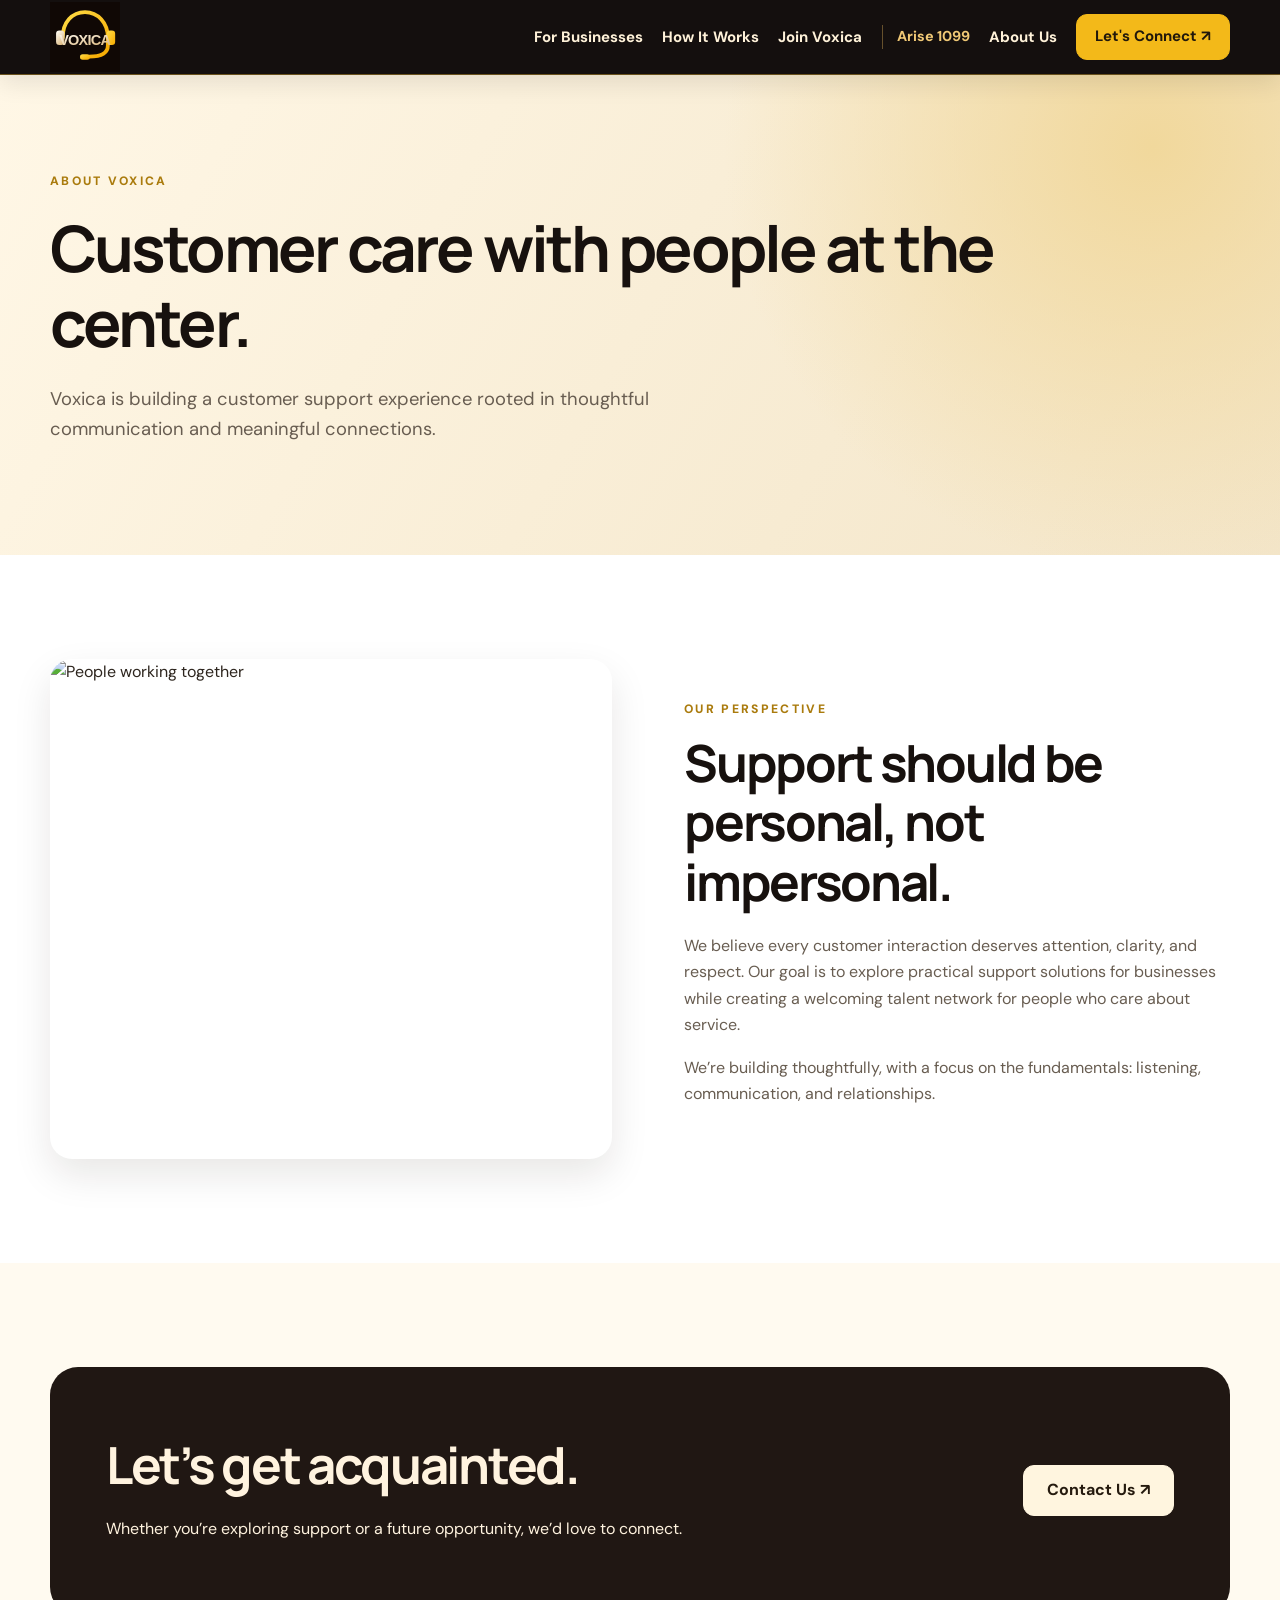
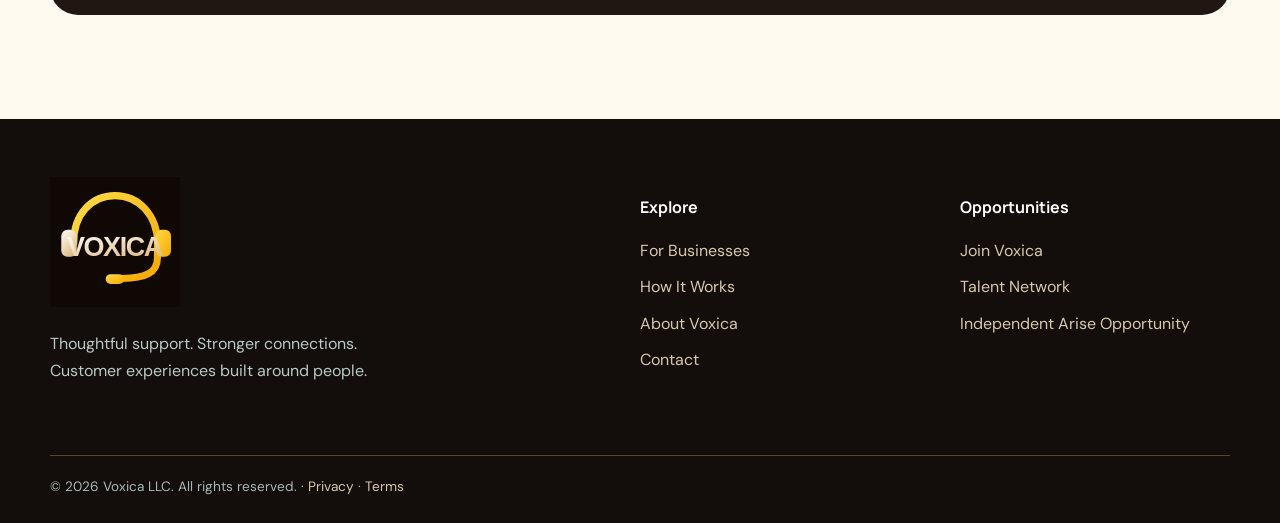
==== commit f5041749: "Improve about.html search and social sharing metadata" ====
--- a/about.html
+++ b/about.html
@@ -1 +1 @@
-<!doctype html><html lang="en"><head><meta charset="utf-8"><meta name="viewport" content="width=device-width, initial-scale=1"><meta name="description" content="Voxica customer support solutions and remote talent opportunities."><title>About Us | Voxica</title><link rel="stylesheet" href="style.css"></head><body><header class="nav"><div class="container nav-inner"><a href="index.html" class="brand" aria-label="Voxica home"><img src="assets/voxica-logo.svg" alt="VOXICA" width="166" height="95"></a><button class="menu-toggle" aria-label="Toggle navigation" aria-expanded="false">☰</button><nav class="nav-links" aria-label="Main navigation"><a href="services.html">For Businesses</a><a href="how-it-works.html">How It Works</a><a href="careers.html">Join Voxica</a><a href="arise.html" class="arise-nav-link">Arise 1099</a><a href="about.html">About Us</a><a class="btn" href="contact.html">Let's Connect ↗</a></nav></div></header><main><section class="page-hero"><div class="container"><span class="eyebrow">About Voxica</span><h1>Customer care with people at the center.</h1><p>Voxica is building a customer support experience rooted in thoughtful communication and meaningful connections.</p></div></section><section class="section section-white"><div class="container split"><img src="https://images.unsplash.com/photo-1521737711867-e3b97375f902?auto=format&fit=crop&w=1200&q=85" alt="People working together"><div><span class="eyebrow">Our perspective</span><h2>Support should be personal, not impersonal.</h2><p>We believe every customer interaction deserves attention, clarity, and respect. Our goal is to explore practical support solutions for businesses while creating a welcoming talent network for people who care about service.</p><p>We’re building thoughtfully, with a focus on the fundamentals: listening, communication, and relationships.</p></div></div></section><section class="section"><div class="container"><div class="cta"><div><h2>Let’s get acquainted.</h2><p>Whether you’re exploring support or a future opportunity, we’d love to connect.</p></div><a class="btn btn-light" href="contact.html">Contact Us ↗</a></div></div></section></main><footer class="footer"><div class="container"><div class="footer-grid"><div><a href="index.html" class="brand" aria-label="Voxica home"><img src="assets/voxica-logo.svg" alt="VOXICA" width="166" height="95"></a><p>Thoughtful support. Stronger connections.<br>Customer experiences built around people.</p></div><div><h4>Explore</h4><a href="services.html">For Businesses</a><a href="how-it-works.html">How It Works</a><a href="about.html">About Voxica</a><a href="contact.html">Contact</a></div><div><h4>Opportunities</h4><a href="careers.html">Join Voxica</a><a href="apply.html">Talent Network</a><a href="arise.html">Independent Arise Opportunity</a></div></div><div class="footer-bottom">© 2026 Voxica LLC. All rights reserved. · <a href="privacy.html">Privacy</a> · <a href="terms.html">Terms</a></div></div></footer><script src="script.js"></script></body></html>+<!doctype html><html lang="en"><head><meta charset="utf-8"><meta name="viewport" content="width=device-width, initial-scale=1"><meta name="description" content="Learn more about Voxica customer support services, business inquiries and remote representative opportunities."><title>About Us | Voxica</title><link rel="stylesheet" href="style.css"><meta property="og:type" content="website"><meta property="og:site_name" content="Voxica"><meta property="og:title" content="About Us | Voxica"><meta property="og:description" content="Learn more about Voxica customer support services, business inquiries and remote representative opportunities."><meta property="og:url" content="https://voxica-teleservices.onrender.com/about.html"><meta name="theme-color" content="#17100d"><link rel="canonical" href="https://voxica-teleservices.onrender.com/about.html"></head><body><header class="nav"><div class="container nav-inner"><a href="index.html" class="brand" aria-label="Voxica home"><img src="assets/voxica-logo.svg" alt="VOXICA" width="166" height="95"></a><button class="menu-toggle" aria-label="Toggle navigation" aria-expanded="false">☰</button><nav class="nav-links" aria-label="Main navigation"><a href="services.html">For Businesses</a><a href="how-it-works.html">How It Works</a><a href="careers.html">Join Voxica</a><a href="arise.html" class="arise-nav-link">Arise 1099</a><a href="about.html">About Us</a><a class="btn" href="contact.html">Let's Connect ↗</a></nav></div></header><main><section class="page-hero"><div class="container"><span class="eyebrow">About Voxica</span><h1>Customer care with people at the center.</h1><p>Voxica is building a customer support experience rooted in thoughtful communication and meaningful connections.</p></div></section><section class="section section-white"><div class="container split"><img src="https://images.unsplash.com/photo-1521737711867-e3b97375f902?auto=format&fit=crop&w=1200&q=85" alt="People working together"><div><span class="eyebrow">Our perspective</span><h2>Support should be personal, not impersonal.</h2><p>We believe every customer interaction deserves attention, clarity, and respect. Our goal is to explore practical support solutions for businesses while creating a welcoming talent network for people who care about service.</p><p>We’re building thoughtfully, with a focus on the fundamentals: listening, communication, and relationships.</p></div></div></section><section class="section"><div class="container"><div class="cta"><div><h2>Let’s get acquainted.</h2><p>Whether you’re exploring support or a future opportunity, we’d love to connect.</p></div><a class="btn btn-light" href="contact.html">Contact Us ↗</a></div></div></section></main><footer class="footer"><div class="container"><div class="footer-grid"><div><a href="index.html" class="brand" aria-label="Voxica home"><img src="assets/voxica-logo.svg" alt="VOXICA" width="166" height="95"></a><p>Thoughtful support. Stronger connections.<br>Customer experiences built around people.</p></div><div><h4>Explore</h4><a href="services.html">For Businesses</a><a href="how-it-works.html">How It Works</a><a href="about.html">About Voxica</a><a href="contact.html">Contact</a></div><div><h4>Opportunities</h4><a href="careers.html">Join Voxica</a><a href="apply.html">Talent Network</a><a href="arise.html">Independent Arise Opportunity</a></div></div><div class="footer-bottom">© 2026 Voxica LLC. All rights reserved. · <a href="privacy.html">Privacy</a> · <a href="terms.html">Terms</a></div></div></footer><script src="script.js"></script></body></html>
--- a/style.css
+++ b/style.css
@@ -5,3 +5,109 @@
 :root{--navy:#17110e;--teal:#b8890c;--mint:#f6e9cb;--cream:#fffaf0;--ink:#2d251e;--muted:#685d51;--line:#e7d9bc;--gold:#f3b919}
 body{background:var(--cream)}h1,h2,h3,h4{color:var(--navy)}.nav{background:#140f0e; border-bottom:1px solid #69511c}.nav-inner{min-height:78px}.brand{display:inline-flex;align-items:center;line-height:0}.brand img{width:148px;height:70px;object-fit:contain;object-position:left center}.nav-links{color:#fff2d9}.nav-links>a:not(.btn):hover{color:var(--gold)}.menu-toggle{color:var(--gold)}.btn{background:var(--gold);border-color:var(--gold);color:#21180b;border-radius:11px;box-shadow:none}.btn:hover{background:#ffce47;border-color:#ffce47;color:#21180b}.btn-outline{border-color:#d7ae55;color:#fff4dd;background:transparent}.btn-outline:hover{background:#f3b919;color:#21180b}.btn-light{background:#fff5df;color:#251a0e;border-color:#fff5df}.new-hero{background:radial-gradient(circle at 70% 30%,#3a2a19,transparent 47%),#17110e;padding:82px 0 92px}.new-hero h1{color:#fff5e4;font-size:clamp(3rem,5.7vw,5.5rem)}.new-hero p{color:#e1d0b2}.gold-text{color:#f3b919}.new-hero .pill{background:#332715;color:#f7ce71;border:1px solid #74571e}.new-hero .small{color:#b5a185}.new-hero .hero-image img{height:480px;filter:saturate(.72)}.new-hero .float-card{background:#fff8e9;color:#261d11}.dot{background:#e6b528}.eyebrow{color:#aa7b0d}.section-mint,.page-hero{background:#f6edda}.section-navy,.cta{background:#201713}.section-navy .eyebrow,.cta .eyebrow{color:#f4c451!important}.section-navy h2,.section-navy p,.cta h2,.cta p{color:#fff3df}.service-card{background:#fffaf1}.service-icon{background:#f9e6af;color:#805600}.check span,.step b{color:#bd8a0b}.step{border-color:#d3aa4e}.footer{background:#130e0b}.footer .brand img{width:155px}.footer a:not(.brand){color:#d8c9ae}.footer-bottom{border-color:#59462e}.audience-section{background:#f8f1e4}.center{text-align:center;margin-left:auto;margin-right:auto}.audience-grid{display:grid;grid-template-columns:1fr 1fr;gap:25px}.audience-card{border:1px solid #e3d1ac;border-radius:23px;overflow:hidden;background:#fffdf8;box-shadow:0 15px 45px #271e1210}.audience-photo{height:225px;background-size:cover;background-position:center}.audience-content{padding:33px}.audience-content h3{font-size:1.7rem;margin:12px 0}.audience-content p{min-height:76px}.text-link{font-weight:800;color:#825900;text-decoration:underline;text-underline-offset:5px}.section-heading.center{max-width:800px}.notice{background:#fff1cc;border-color:#c69a28}
 @media(max-width:850px){.nav-links{top:78px;background:#201713;color:#fff4dc}.audience-grid{grid-template-columns:1fr}.new-hero{padding:60px 0}.new-hero .hero-image img{height:340px}}@media(max-width:550px){.brand img{width:120px;height:64px}.nav-inner{min-height:70px}.nav-links{top:70px}.audience-photo{height:185px}.audience-content{padding:24px}.new-hero h1{font-size:3.1rem}.new-hero .hero-image img{height:280px}.new-hero .hero-actions .btn{width:100%}}
+
+
+/* Proportional logo and restrained motion */
+.nav .brand,.footer .brand{flex-shrink:0;overflow:visible}
+.nav .brand img{display:block;width:160px;height:auto;max-height:66px;aspect-ratio:680/390;object-fit:contain}
+.footer .brand img{display:block;width:175px;height:auto;max-height:none;aspect-ratio:680/390;object-fit:contain}
+@media(max-width:550px){.nav .brand img{width:126px;height:auto;max-height:60px}}
+@keyframes voxicaRise{from{opacity:0;transform:translateY(22px)}to{opacity:1;transform:translateY(0)}}
+@keyframes voxicaGlow{0%,100%{text-shadow:0 0 0 transparent}50%{text-shadow:0 0 23px #e6ad2844}}
+@keyframes voxicaFloat{0%,100%{transform:translateY(0)}50%{transform:translateY(-8px)}}
+@media(prefers-reduced-motion:no-preference){
+.new-hero h1{animation:voxicaRise .8s ease-out both}
+.new-hero p{animation:voxicaRise .9s .12s ease-out both}
+.new-hero .hero-actions{animation:voxicaRise .9s .22s ease-out both}
+.new-hero .hero-image{animation:voxicaRise 1s .15s ease-out both}
+.new-hero .float-card{animation:voxicaFloat 5s ease-in-out infinite}
+.gold-text{animation:voxicaGlow 5s ease-in-out infinite}
+.audience-card,.service-card,.btn{transition:transform .25s ease,box-shadow .25s ease,background-color .25s ease}
+.audience-card:hover,.service-card:hover{transform:translateY(-6px);box-shadow:0 22px 55px #271e1220}
+.btn:hover{transform:translateY(-3px)}
+.reveal-ready{opacity:0;transform:translateY(24px);transition:opacity .7s ease,transform .7s ease}
+.reveal-ready.is-visible{opacity:1;transform:translateY(0)}
+}
+@media(prefers-reduced-motion:reduce){*,*::before,*::after{animation:none!important;transition:none!important;scroll-behavior:auto!important}}
+
+
+/* Correct wide logo artwork dimensions and stronger scroll reveals */
+.nav .brand img{width:184px!important;height:auto!important;max-height:none!important;aspect-ratio:680/245!important;object-fit:contain!important}
+.footer .brand img{width:194px!important;height:auto!important;max-height:none!important;aspect-ratio:680/245!important;object-fit:contain!important}
+@media(max-width:550px){.nav .brand img{width:145px!important;height:auto!important}}
+@media(prefers-reduced-motion:no-preference){
+.reveal-ready{opacity:0;transform:translate3d(0,42px,0);transition:opacity 1s cubic-bezier(.2,.7,.2,1),transform 1s cubic-bezier(.2,.7,.2,1)}
+.reveal-ready.is-visible{opacity:1;transform:translate3d(0,0,0)}
+.audience-card:nth-child(2),.service-card:nth-child(2){transition-delay:.12s}
+.service-card:nth-child(3){transition-delay:.2s}
+}
+
+
+/* Richer inner pages and accessible expandable answers */
+.page-hero{position:relative;overflow:hidden;background:radial-gradient(circle at 90% 15%,#f1d89c 0,transparent 35%),linear-gradient(120deg,#fff7e6,#f3e5c8);padding:92px 0}
+.page-hero .container{position:relative;z-index:1}
+.page-hero h1{max-width:950px;font-size:clamp(2.8rem,5vw,5rem)}
+.page-hero p{max-width:720px;font-size:1.15rem}
+.faq-list{max-width:900px;margin:30px auto 0;display:grid;gap:14px}
+.faq-list details{background:#fffdf8;border:1px solid #e4d2ae;border-radius:15px;padding:0 24px;box-shadow:0 8px 28px #251b0e0a}
+.faq-list summary{cursor:pointer;list-style:none;padding:22px 30px 22px 0;position:relative;font-weight:800;color:#302313}
+.faq-list summary::-webkit-details-marker{display:none}
+.faq-list summary::after{content:'+';position:absolute;right:0;top:16px;color:#a57500;font-size:1.7rem;font-weight:500}
+.faq-list details[open] summary::after{content:'−'}
+.faq-list details p{margin:0 0 23px}
+.faq-list a{text-decoration:underline;text-underline-offset:3px;color:#835d00}
+.nav-links .arise-nav-link{font-size:.9rem;color:#f1c976;border-left:1px solid #66502c;padding-left:14px}
+@media(max-width:850px){.nav-links .arise-nav-link{border-left:0;border-top:1px solid #66502c;padding:12px 0 0}.page-hero{padding:65px 0}}
+
+
+/* Compact mobile brand: logo should never dominate the header */
+.nav-inner{min-height:74px}
+.nav .brand{display:inline-flex;align-items:center;max-width:150px;line-height:0}
+.nav .brand img{display:block!important;width:142px!important;height:52px!important;max-width:100%!important;max-height:52px!important;aspect-ratio:auto!important;object-fit:contain!important;object-position:left center!important}
+.menu-toggle{line-height:1}
+@media(max-width:550px){
+.nav-inner{min-height:68px!important}
+.nav .brand{max-width:132px!important}
+.nav .brand img{width:130px!important;height:48px!important;max-height:48px!important}
+.nav-links{top:68px!important}
+.menu-toggle{font-size:1.7rem}
+}
+
+
+/* Official square logo: preserve the source artwork exactly */
+.nav .brand{max-width:none!important}
+.nav .brand img{width:70px!important;height:70px!important;max-width:none!important;max-height:none!important;aspect-ratio:1/1!important;object-fit:contain!important}
+.footer .brand img{width:130px!important;height:130px!important;max-height:none!important;aspect-ratio:1/1!important;object-fit:contain!important}
+@media(max-width:550px){.nav-inner{min-height:76px!important}.nav .brand img{width:70px!important;height:70px!important;max-height:none!important}.nav-links{top:76px!important}}
+
+
+.consent-row{display:flex;gap:11px;align-items:flex-start;margin:18px 0 24px;font-size:.92rem;line-height:1.5;color:#554a3d}
+.consent-row input{width:19px;height:19px;flex:0 0 19px;margin-top:2px;accent-color:#b8890c}
+.consent-row a{color:#805b00;text-decoration:underline;text-underline-offset:3px}
+
+
+/* Voxica presentation polish */
+:root{--focus-ring:#f2b923}
+a:focus-visible,button:focus-visible,input:focus-visible,select:focus-visible,textarea:focus-visible,summary:focus-visible{outline:3px solid var(--focus-ring);outline-offset:4px}
+.nav{position:sticky;top:0;z-index:100;box-shadow:0 8px 25px #00000018}
+.nav-inner{gap:18px}
+.nav-links{gap:clamp(10px,1.5vw,25px);font-weight:700}
+.nav-links>a:not(.btn){white-space:nowrap}
+.nav-links>.btn{white-space:nowrap;padding:12px 18px}
+.hero-actions{display:flex;flex-wrap:wrap;gap:14px;align-items:center}
+.new-hero .hero-actions .btn{display:inline-flex;align-items:center;justify-content:center;min-height:56px;max-width:100%;font-size:.96rem;line-height:1.35;text-align:center;padding:15px 20px}
+.new-hero .hero-grid{align-items:center}
+.new-hero .hero-image img{border-radius:22px}
+.new-hero .small{margin-top:18px}
+.section-heading.center{margin-bottom:38px}
+.service-card,.audience-card{height:100%}
+.service-card{border:1px solid #e7d9bc;border-radius:18px;box-shadow:0 8px 24px #2c211009}
+.section .split{align-items:center}
+.section .split>img{width:100%;object-fit:cover;border-radius:22px;box-shadow:0 16px 38px #21170d1a}
+.footer{padding-top:58px}
+.footer .brand img{object-fit:contain}
+.form-card{max-width:900px;margin:0 auto}
+.form-card input:not([type="checkbox"]),.form-card select,.form-card textarea{font-size:16px}
+@media(max-width:1080px) and (min-width:851px){.nav-links{gap:9px;font-size:.84rem}.nav-links>.btn{padding:10px 12px}.nav .brand img{width:62px!important;height:62px!important}}
+@media(max-width:850px){.nav-links{z-index:101;max-height:calc(100vh - 76px);overflow:auto}.nav-links>a:not(.btn){padding:8px 0}.new-hero .hero-actions{align-items:stretch}.new-hero .hero-actions .btn{width:100%}.section .split>img{max-height:390px}}
+@media(max-width:550px){.new-hero{padding:48px 0 62px}.new-hero h1{font-size:clamp(2.5rem,11vw,3.5rem);line-height:1.1}.new-hero p{font-size:1rem}.section{padding:60px 0}.page-hero{padding:56px 0}.audience-photo{height:220px}.footer{padding-top:45px}}
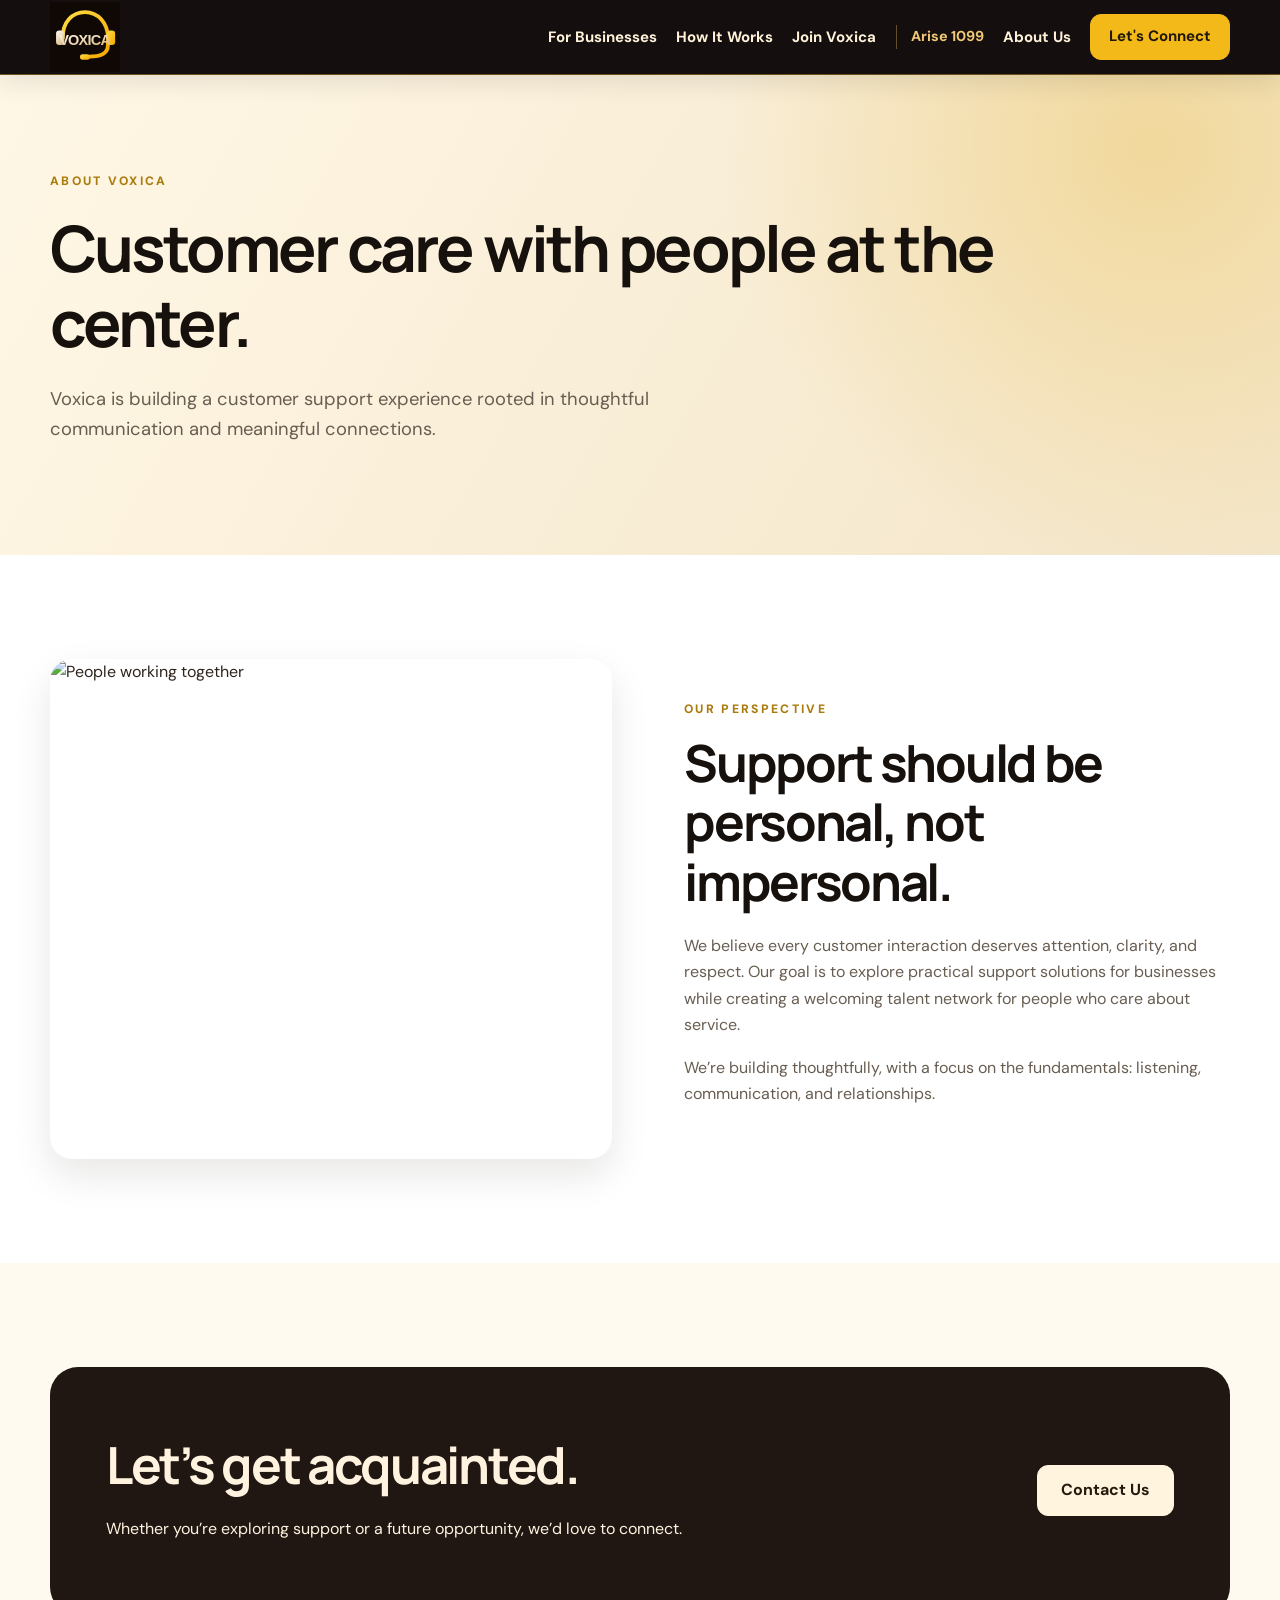
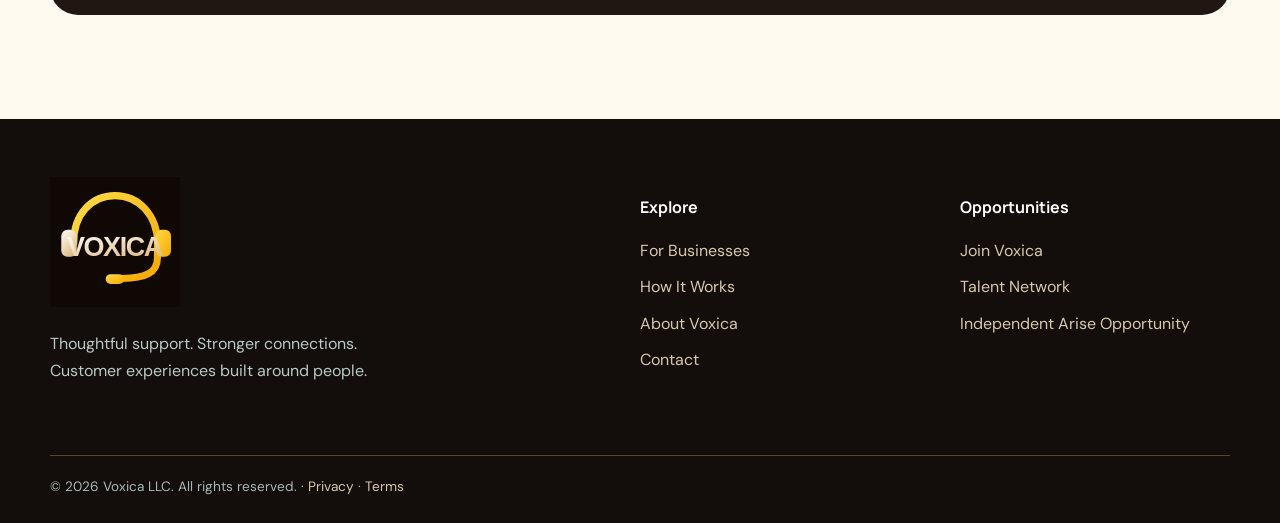
==== commit 5508ec65: "Remove decorative arrows from Voxica website buttons and links" ====
--- a/about.html
+++ b/about.html
@@ -1 +1 @@
-<!doctype html><html lang="en"><head><meta charset="utf-8"><meta name="viewport" content="width=device-width, initial-scale=1"><meta name="description" content="Learn more about Voxica customer support services, business inquiries and remote representative opportunities."><title>About Us | Voxica</title><link rel="stylesheet" href="style.css"><meta property="og:type" content="website"><meta property="og:site_name" content="Voxica"><meta property="og:title" content="About Us | Voxica"><meta property="og:description" content="Learn more about Voxica customer support services, business inquiries and remote representative opportunities."><meta property="og:url" content="https://voxica-teleservices.onrender.com/about.html"><meta name="theme-color" content="#17100d"><link rel="canonical" href="https://voxica-teleservices.onrender.com/about.html"></head><body><header class="nav"><div class="container nav-inner"><a href="index.html" class="brand" aria-label="Voxica home"><img src="assets/voxica-logo.svg" alt="VOXICA" width="166" height="95"></a><button class="menu-toggle" aria-label="Toggle navigation" aria-expanded="false">☰</button><nav class="nav-links" aria-label="Main navigation"><a href="services.html">For Businesses</a><a href="how-it-works.html">How It Works</a><a href="careers.html">Join Voxica</a><a href="arise.html" class="arise-nav-link">Arise 1099</a><a href="about.html">About Us</a><a class="btn" href="contact.html">Let's Connect ↗</a></nav></div></header><main><section class="page-hero"><div class="container"><span class="eyebrow">About Voxica</span><h1>Customer care with people at the center.</h1><p>Voxica is building a customer support experience rooted in thoughtful communication and meaningful connections.</p></div></section><section class="section section-white"><div class="container split"><img src="https://images.unsplash.com/photo-1521737711867-e3b97375f902?auto=format&fit=crop&w=1200&q=85" alt="People working together"><div><span class="eyebrow">Our perspective</span><h2>Support should be personal, not impersonal.</h2><p>We believe every customer interaction deserves attention, clarity, and respect. Our goal is to explore practical support solutions for businesses while creating a welcoming talent network for people who care about service.</p><p>We’re building thoughtfully, with a focus on the fundamentals: listening, communication, and relationships.</p></div></div></section><section class="section"><div class="container"><div class="cta"><div><h2>Let’s get acquainted.</h2><p>Whether you’re exploring support or a future opportunity, we’d love to connect.</p></div><a class="btn btn-light" href="contact.html">Contact Us ↗</a></div></div></section></main><footer class="footer"><div class="container"><div class="footer-grid"><div><a href="index.html" class="brand" aria-label="Voxica home"><img src="assets/voxica-logo.svg" alt="VOXICA" width="166" height="95"></a><p>Thoughtful support. Stronger connections.<br>Customer experiences built around people.</p></div><div><h4>Explore</h4><a href="services.html">For Businesses</a><a href="how-it-works.html">How It Works</a><a href="about.html">About Voxica</a><a href="contact.html">Contact</a></div><div><h4>Opportunities</h4><a href="careers.html">Join Voxica</a><a href="apply.html">Talent Network</a><a href="arise.html">Independent Arise Opportunity</a></div></div><div class="footer-bottom">© 2026 Voxica LLC. All rights reserved. · <a href="privacy.html">Privacy</a> · <a href="terms.html">Terms</a></div></div></footer><script src="script.js"></script></body></html>+<!doctype html><html lang="en"><head><meta charset="utf-8"><meta name="viewport" content="width=device-width, initial-scale=1"><meta name="description" content="Learn more about Voxica customer support services, business inquiries and remote representative opportunities."><title>About Us | Voxica</title><link rel="stylesheet" href="style.css"><meta property="og:type" content="website"><meta property="og:site_name" content="Voxica"><meta property="og:title" content="About Us | Voxica"><meta property="og:description" content="Learn more about Voxica customer support services, business inquiries and remote representative opportunities."><meta property="og:url" content="https://voxica-teleservices.onrender.com/about.html"><meta name="theme-color" content="#17100d"><link rel="canonical" href="https://voxica-teleservices.onrender.com/about.html"></head><body><header class="nav"><div class="container nav-inner"><a href="index.html" class="brand" aria-label="Voxica home"><img src="assets/voxica-logo.svg" alt="VOXICA" width="166" height="95"></a><button class="menu-toggle" aria-label="Toggle navigation" aria-expanded="false">☰</button><nav class="nav-links" aria-label="Main navigation"><a href="services.html">For Businesses</a><a href="how-it-works.html">How It Works</a><a href="careers.html">Join Voxica</a><a href="arise.html" class="arise-nav-link">Arise 1099</a><a href="about.html">About Us</a><a class="btn" href="contact.html">Let's Connect</a></nav></div></header><main><section class="page-hero"><div class="container"><span class="eyebrow">About Voxica</span><h1>Customer care with people at the center.</h1><p>Voxica is building a customer support experience rooted in thoughtful communication and meaningful connections.</p></div></section><section class="section section-white"><div class="container split"><img src="https://images.unsplash.com/photo-1521737711867-e3b97375f902?auto=format&fit=crop&w=1200&q=85" alt="People working together"><div><span class="eyebrow">Our perspective</span><h2>Support should be personal, not impersonal.</h2><p>We believe every customer interaction deserves attention, clarity, and respect. Our goal is to explore practical support solutions for businesses while creating a welcoming talent network for people who care about service.</p><p>We’re building thoughtfully, with a focus on the fundamentals: listening, communication, and relationships.</p></div></div></section><section class="section"><div class="container"><div class="cta"><div><h2>Let’s get acquainted.</h2><p>Whether you’re exploring support or a future opportunity, we’d love to connect.</p></div><a class="btn btn-light" href="contact.html">Contact Us</a></div></div></section></main><footer class="footer"><div class="container"><div class="footer-grid"><div><a href="index.html" class="brand" aria-label="Voxica home"><img src="assets/voxica-logo.svg" alt="VOXICA" width="166" height="95"></a><p>Thoughtful support. Stronger connections.<br>Customer experiences built around people.</p></div><div><h4>Explore</h4><a href="services.html">For Businesses</a><a href="how-it-works.html">How It Works</a><a href="about.html">About Voxica</a><a href="contact.html">Contact</a></div><div><h4>Opportunities</h4><a href="careers.html">Join Voxica</a><a href="apply.html">Talent Network</a><a href="arise.html">Independent Arise Opportunity</a></div></div><div class="footer-bottom">© 2026 Voxica LLC. All rights reserved. · <a href="privacy.html">Privacy</a> · <a href="terms.html">Terms</a></div></div></footer><script src="script.js"></script></body></html>
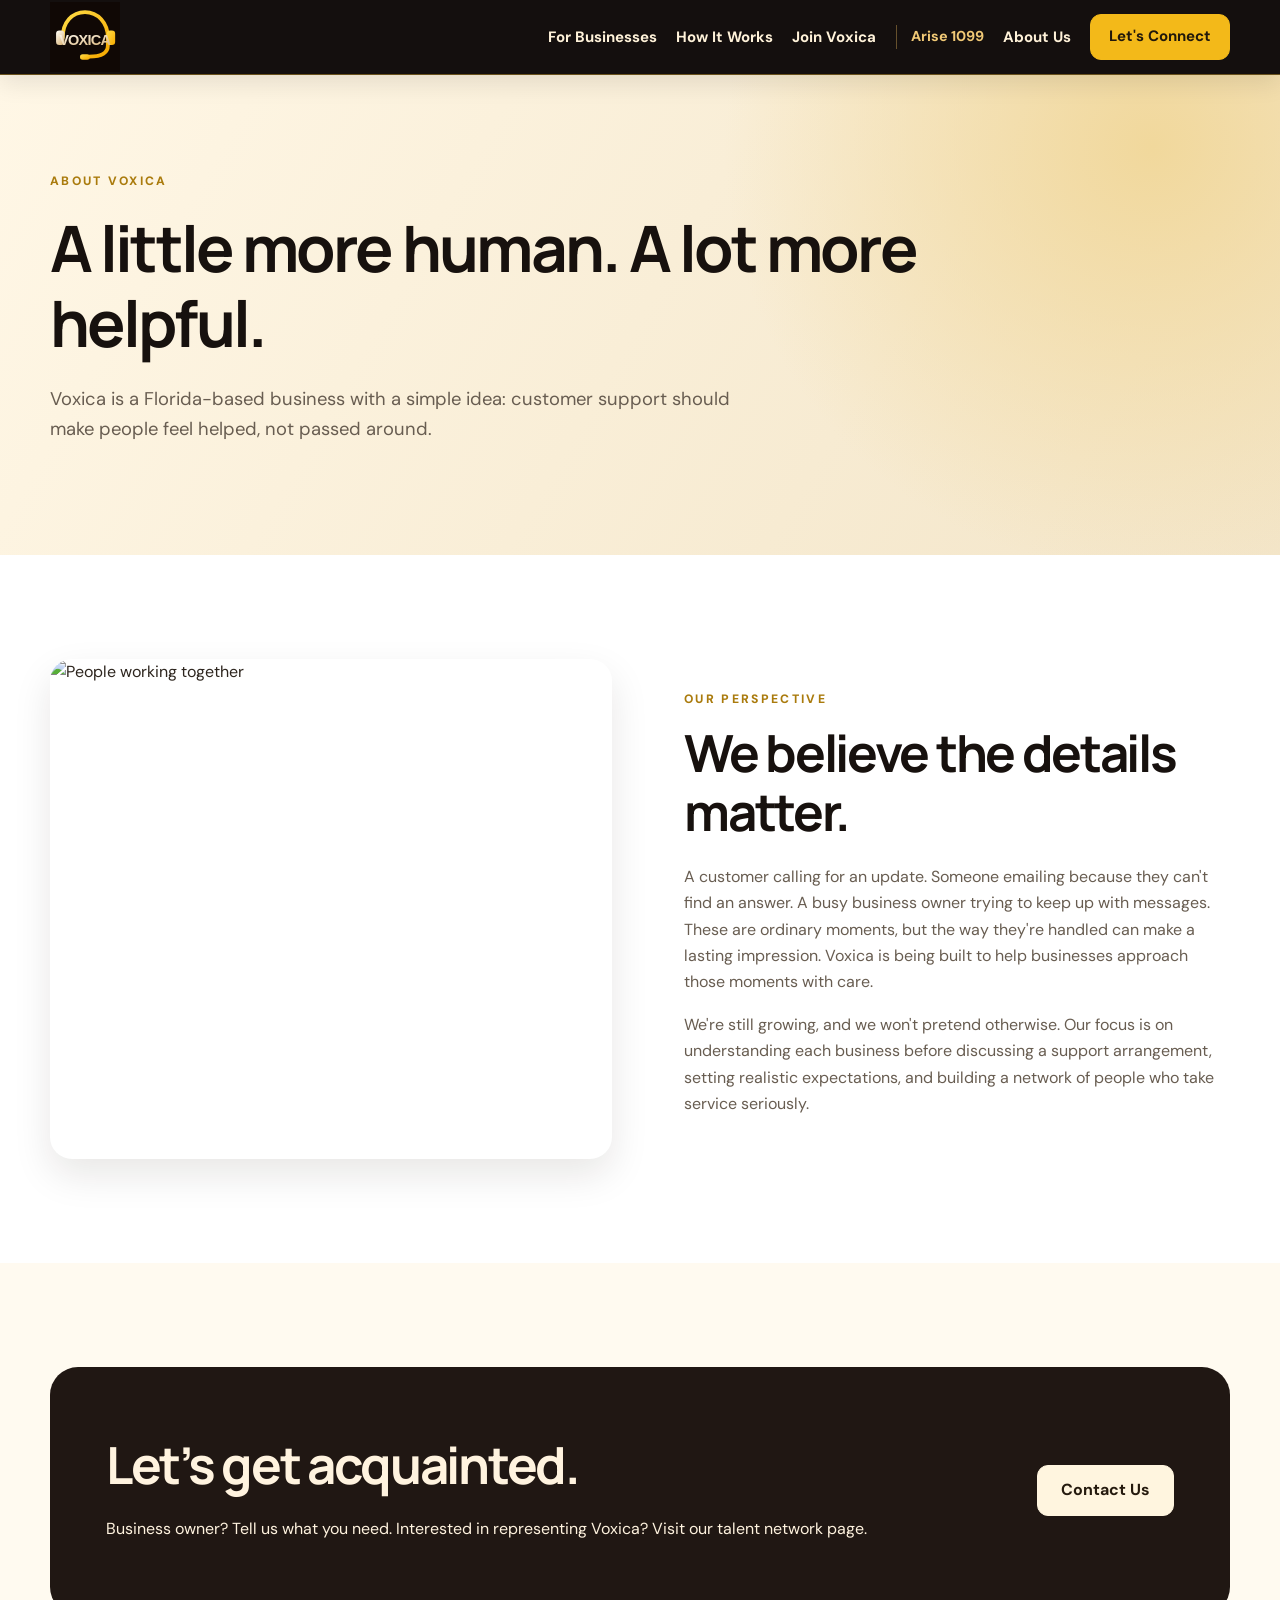
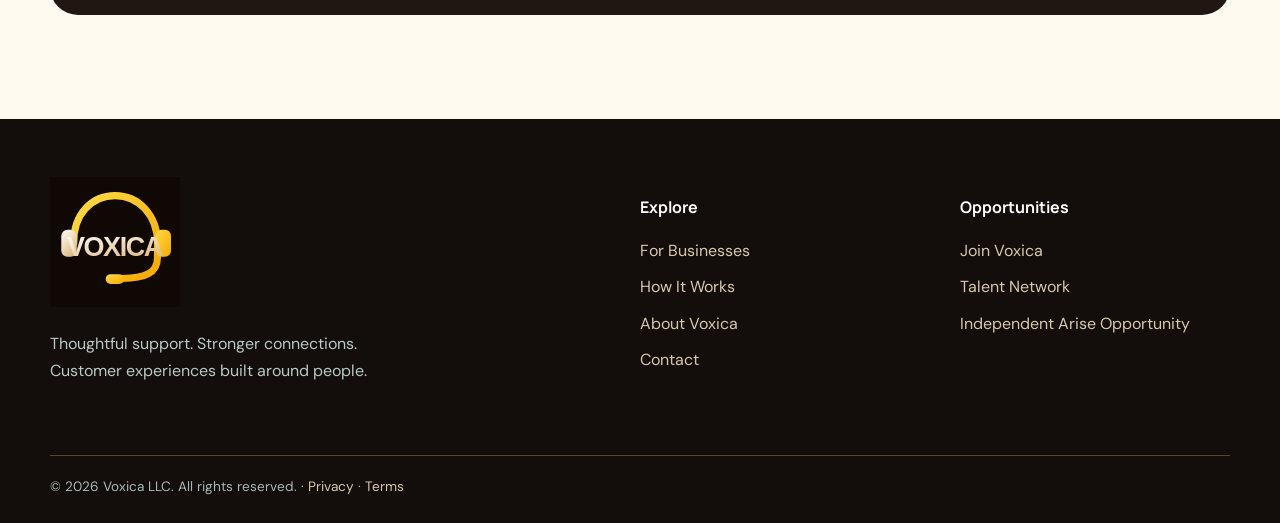
==== commit c440ae9b: "Write authentic About Voxica story without invented team or track record" ====
--- a/about.html
+++ b/about.html
@@ -1 +1 @@
-<!doctype html><html lang="en"><head><meta charset="utf-8"><meta name="viewport" content="width=device-width, initial-scale=1"><meta name="description" content="Learn more about Voxica customer support services, business inquiries and remote representative opportunities."><title>About Us | Voxica</title><link rel="stylesheet" href="style.css"><meta property="og:type" content="website"><meta property="og:site_name" content="Voxica"><meta property="og:title" content="About Us | Voxica"><meta property="og:description" content="Learn more about Voxica customer support services, business inquiries and remote representative opportunities."><meta property="og:url" content="https://voxica-teleservices.onrender.com/about.html"><meta name="theme-color" content="#17100d"><link rel="canonical" href="https://voxica-teleservices.onrender.com/about.html"></head><body><header class="nav"><div class="container nav-inner"><a href="index.html" class="brand" aria-label="Voxica home"><img src="assets/voxica-logo.svg" alt="VOXICA" width="166" height="95"></a><button class="menu-toggle" aria-label="Toggle navigation" aria-expanded="false">☰</button><nav class="nav-links" aria-label="Main navigation"><a href="services.html">For Businesses</a><a href="how-it-works.html">How It Works</a><a href="careers.html">Join Voxica</a><a href="arise.html" class="arise-nav-link">Arise 1099</a><a href="about.html">About Us</a><a class="btn" href="contact.html">Let's Connect</a></nav></div></header><main><section class="page-hero"><div class="container"><span class="eyebrow">About Voxica</span><h1>Customer care with people at the center.</h1><p>Voxica is building a customer support experience rooted in thoughtful communication and meaningful connections.</p></div></section><section class="section section-white"><div class="container split"><img src="https://images.unsplash.com/photo-1521737711867-e3b97375f902?auto=format&fit=crop&w=1200&q=85" alt="People working together"><div><span class="eyebrow">Our perspective</span><h2>Support should be personal, not impersonal.</h2><p>We believe every customer interaction deserves attention, clarity, and respect. Our goal is to explore practical support solutions for businesses while creating a welcoming talent network for people who care about service.</p><p>We’re building thoughtfully, with a focus on the fundamentals: listening, communication, and relationships.</p></div></div></section><section class="section"><div class="container"><div class="cta"><div><h2>Let’s get acquainted.</h2><p>Whether you’re exploring support or a future opportunity, we’d love to connect.</p></div><a class="btn btn-light" href="contact.html">Contact Us</a></div></div></section></main><footer class="footer"><div class="container"><div class="footer-grid"><div><a href="index.html" class="brand" aria-label="Voxica home"><img src="assets/voxica-logo.svg" alt="VOXICA" width="166" height="95"></a><p>Thoughtful support. Stronger connections.<br>Customer experiences built around people.</p></div><div><h4>Explore</h4><a href="services.html">For Businesses</a><a href="how-it-works.html">How It Works</a><a href="about.html">About Voxica</a><a href="contact.html">Contact</a></div><div><h4>Opportunities</h4><a href="careers.html">Join Voxica</a><a href="apply.html">Talent Network</a><a href="arise.html">Independent Arise Opportunity</a></div></div><div class="footer-bottom">© 2026 Voxica LLC. All rights reserved. · <a href="privacy.html">Privacy</a> · <a href="terms.html">Terms</a></div></div></footer><script src="script.js"></script></body></html>+<!doctype html><html lang="en"><head><meta charset="utf-8"><meta name="viewport" content="width=device-width, initial-scale=1"><meta name="description" content="Learn more about Voxica customer support services, business inquiries and remote representative opportunities."><title>About Us | Voxica</title><link rel="stylesheet" href="style.css"><meta property="og:type" content="website"><meta property="og:site_name" content="Voxica"><meta property="og:title" content="About Us | Voxica"><meta property="og:description" content="Learn more about Voxica customer support services, business inquiries and remote representative opportunities."><meta property="og:url" content="https://voxica-teleservices.onrender.com/about.html"><meta name="theme-color" content="#17100d"><link rel="canonical" href="https://voxica-teleservices.onrender.com/about.html"></head><body><header class="nav"><div class="container nav-inner"><a href="index.html" class="brand" aria-label="Voxica home"><img src="assets/voxica-logo.svg" alt="VOXICA" width="166" height="95"></a><button class="menu-toggle" aria-label="Toggle navigation" aria-expanded="false">☰</button><nav class="nav-links" aria-label="Main navigation"><a href="services.html">For Businesses</a><a href="how-it-works.html">How It Works</a><a href="careers.html">Join Voxica</a><a href="arise.html" class="arise-nav-link">Arise 1099</a><a href="about.html">About Us</a><a class="btn" href="contact.html">Let's Connect</a></nav></div></header><main><section class="page-hero"><div class="container"><span class="eyebrow">About Voxica</span><h1>A little more human. A lot more helpful.</h1><p>Voxica is a Florida-based business with a simple idea: customer support should make people feel helped, not passed around.</p></div></section><section class="section section-white"><div class="container split"><img src="https://images.unsplash.com/photo-1521737711867-e3b97375f902?auto=format&fit=crop&w=1200&q=85" alt="People working together"><div><span class="eyebrow">Our perspective</span><h2>We believe the details matter.</h2><p>A customer calling for an update. Someone emailing because they can't find an answer. A busy business owner trying to keep up with messages. These are ordinary moments, but the way they're handled can make a lasting impression. Voxica is being built to help businesses approach those moments with care.</p><p>We're still growing, and we won't pretend otherwise. Our focus is on understanding each business before discussing a support arrangement, setting realistic expectations, and building a network of people who take service seriously.</p></div></div></section><section class="section"><div class="container"><div class="cta"><div><h2>Let’s get acquainted.</h2><p>Business owner? Tell us what you need. Interested in representing Voxica? Visit our talent network page.</p></div><a class="btn btn-light" href="contact.html">Contact Us</a></div></div></section></main><footer class="footer"><div class="container"><div class="footer-grid"><div><a href="index.html" class="brand" aria-label="Voxica home"><img src="assets/voxica-logo.svg" alt="VOXICA" width="166" height="95"></a><p>Thoughtful support. Stronger connections.<br>Customer experiences built around people.</p></div><div><h4>Explore</h4><a href="services.html">For Businesses</a><a href="how-it-works.html">How It Works</a><a href="about.html">About Voxica</a><a href="contact.html">Contact</a></div><div><h4>Opportunities</h4><a href="careers.html">Join Voxica</a><a href="apply.html">Talent Network</a><a href="arise.html">Independent Arise Opportunity</a></div></div><div class="footer-bottom">© 2026 Voxica LLC. All rights reserved. · <a href="privacy.html">Privacy</a> · <a href="terms.html">Terms</a></div></div></footer><script src="script.js"></script></body></html>
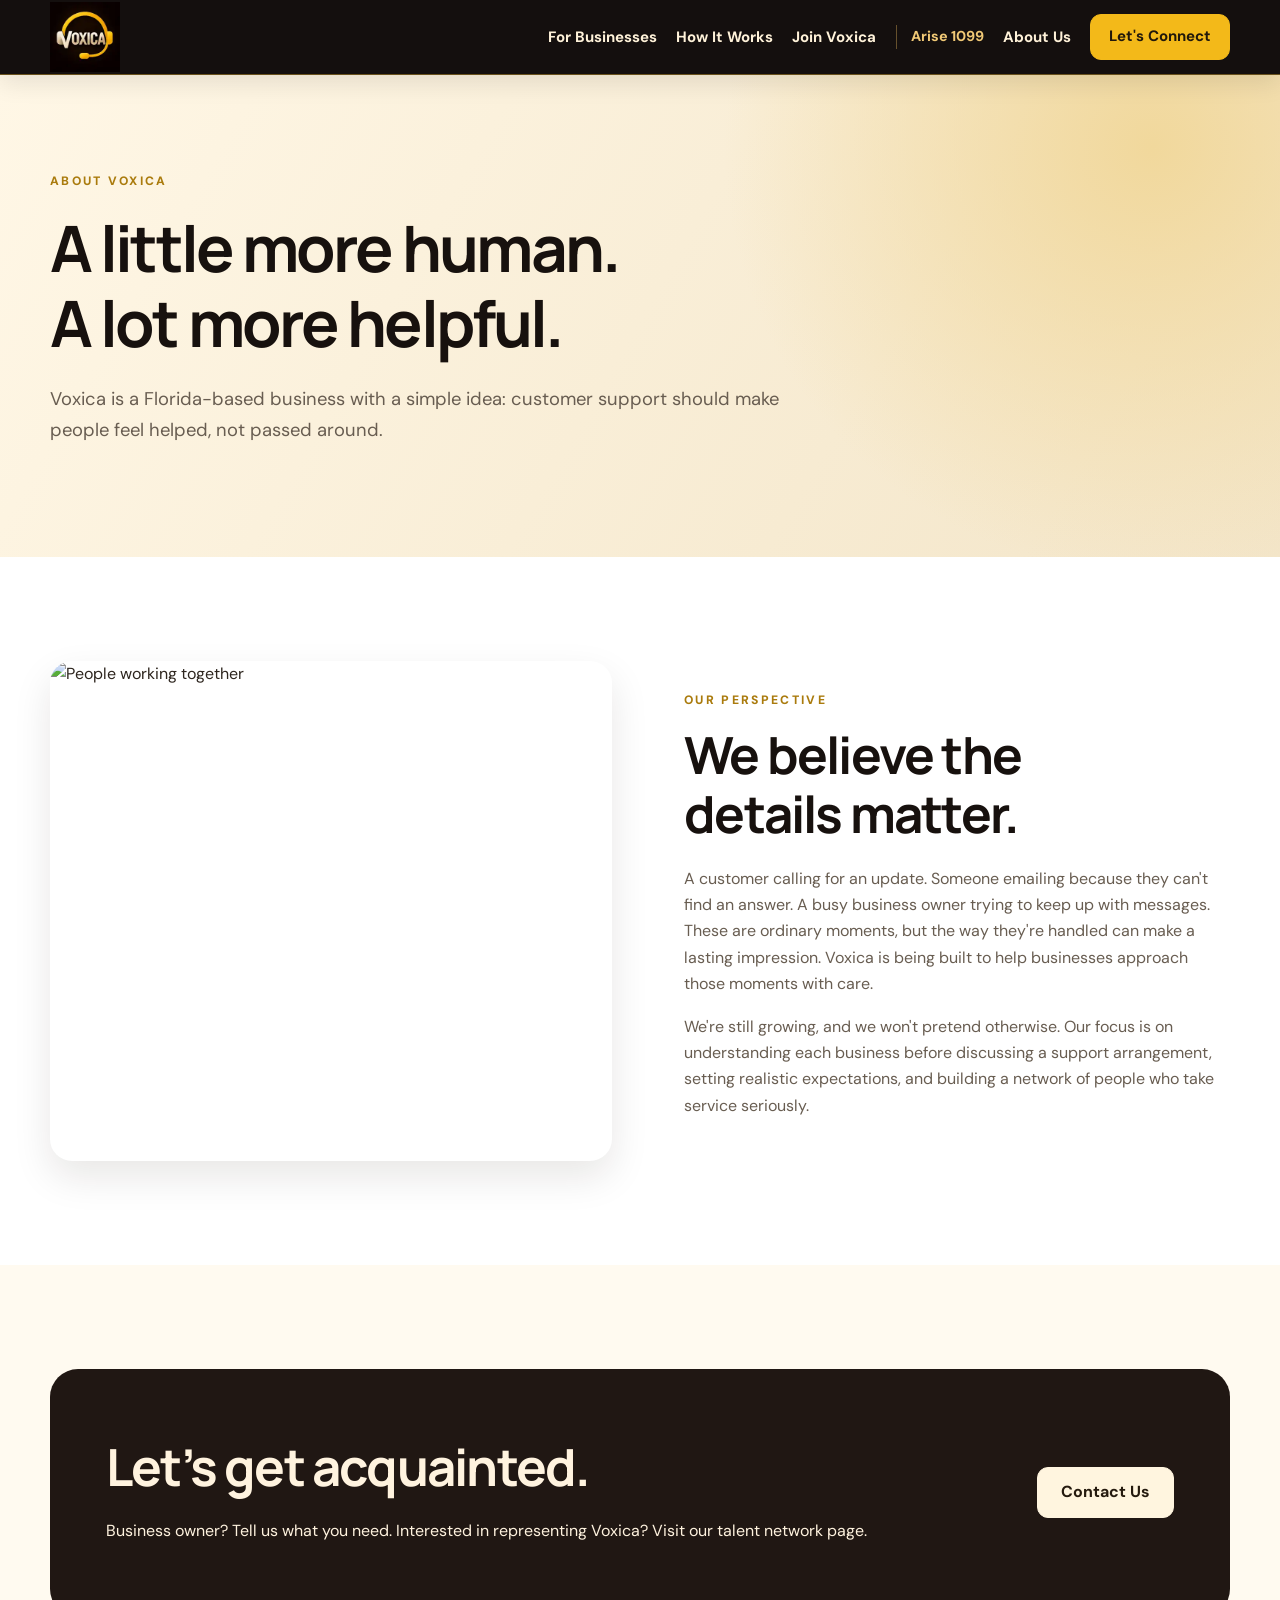
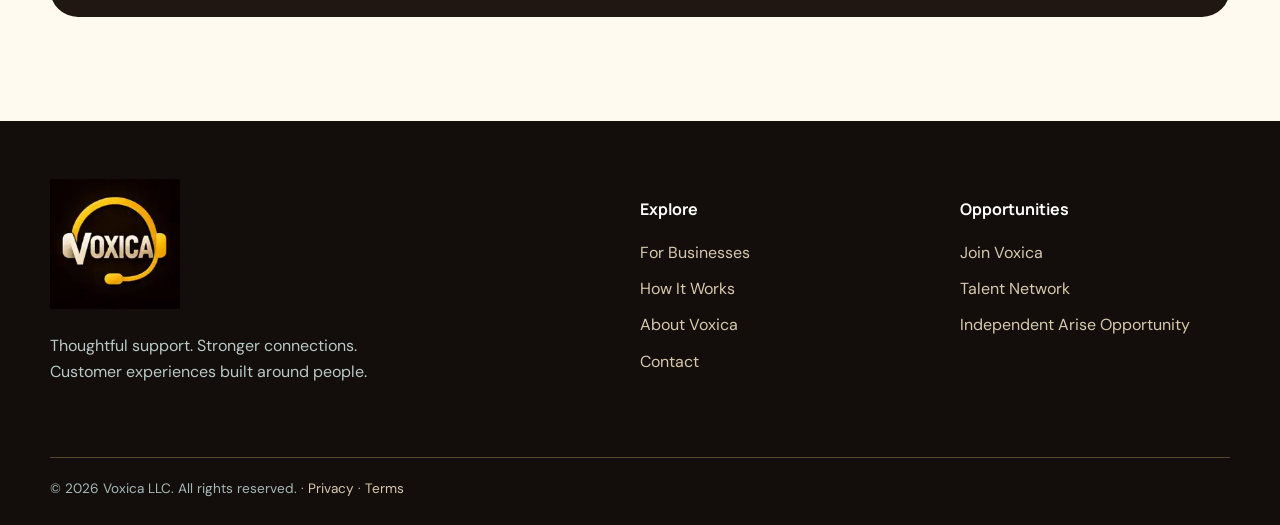
==== commit ed7d5789: "Use official Voxica artwork on about.html" ====
--- a/about.html
+++ b/about.html
@@ -1 +1 @@
-<!doctype html><html lang="en"><head><meta charset="utf-8"><meta name="viewport" content="width=device-width, initial-scale=1"><meta name="description" content="Learn more about Voxica customer support services, business inquiries and remote representative opportunities."><title>About Us | Voxica</title><link rel="stylesheet" href="style.css"><meta property="og:type" content="website"><meta property="og:site_name" content="Voxica"><meta property="og:title" content="About Us | Voxica"><meta property="og:description" content="Learn more about Voxica customer support services, business inquiries and remote representative opportunities."><meta property="og:url" content="https://voxica-teleservices.onrender.com/about.html"><meta name="theme-color" content="#17100d"><link rel="canonical" href="https://voxica-teleservices.onrender.com/about.html"></head><body><header class="nav"><div class="container nav-inner"><a href="index.html" class="brand" aria-label="Voxica home"><img src="assets/voxica-logo.svg" alt="VOXICA" width="166" height="95"></a><button class="menu-toggle" aria-label="Toggle navigation" aria-expanded="false">☰</button><nav class="nav-links" aria-label="Main navigation"><a href="services.html">For Businesses</a><a href="how-it-works.html">How It Works</a><a href="careers.html">Join Voxica</a><a href="arise.html" class="arise-nav-link">Arise 1099</a><a href="about.html">About Us</a><a class="btn" href="contact.html">Let's Connect</a></nav></div></header><main><section class="page-hero"><div class="container"><span class="eyebrow">About Voxica</span><h1>A little more human. A lot more helpful.</h1><p>Voxica is a Florida-based business with a simple idea: customer support should make people feel helped, not passed around.</p></div></section><section class="section section-white"><div class="container split"><img src="https://images.unsplash.com/photo-1521737711867-e3b97375f902?auto=format&fit=crop&w=1200&q=85" alt="People working together"><div><span class="eyebrow">Our perspective</span><h2>We believe the details matter.</h2><p>A customer calling for an update. Someone emailing because they can't find an answer. A busy business owner trying to keep up with messages. These are ordinary moments, but the way they're handled can make a lasting impression. Voxica is being built to help businesses approach those moments with care.</p><p>We're still growing, and we won't pretend otherwise. Our focus is on understanding each business before discussing a support arrangement, setting realistic expectations, and building a network of people who take service seriously.</p></div></div></section><section class="section"><div class="container"><div class="cta"><div><h2>Let’s get acquainted.</h2><p>Business owner? Tell us what you need. Interested in representing Voxica? Visit our talent network page.</p></div><a class="btn btn-light" href="contact.html">Contact Us</a></div></div></section></main><footer class="footer"><div class="container"><div class="footer-grid"><div><a href="index.html" class="brand" aria-label="Voxica home"><img src="assets/voxica-logo.svg" alt="VOXICA" width="166" height="95"></a><p>Thoughtful support. Stronger connections.<br>Customer experiences built around people.</p></div><div><h4>Explore</h4><a href="services.html">For Businesses</a><a href="how-it-works.html">How It Works</a><a href="about.html">About Voxica</a><a href="contact.html">Contact</a></div><div><h4>Opportunities</h4><a href="careers.html">Join Voxica</a><a href="apply.html">Talent Network</a><a href="arise.html">Independent Arise Opportunity</a></div></div><div class="footer-bottom">© 2026 Voxica LLC. All rights reserved. · <a href="privacy.html">Privacy</a> · <a href="terms.html">Terms</a></div></div></footer><script src="script.js"></script></body></html>+<!doctype html><html lang="en"><head><meta charset="utf-8"><meta name="viewport" content="width=device-width, initial-scale=1"><meta name="description" content="Learn more about Voxica customer support services, business inquiries and remote representative opportunities."><title>About Us | Voxica</title><link rel="stylesheet" href="style.css"><meta property="og:type" content="website"><meta property="og:site_name" content="Voxica"><meta property="og:title" content="About Us | Voxica"><meta property="og:description" content="Learn more about Voxica customer support services, business inquiries and remote representative opportunities."><meta property="og:url" content="https://voxica-teleservices.onrender.com/about.html"><meta name="theme-color" content="#17100d"><link rel="canonical" href="https://voxica-teleservices.onrender.com/about.html"></head><body><header class="nav"><div class="container nav-inner"><a href="index.html" class="brand" aria-label="Voxica home"><img src="assets/voxica-official.webp" alt="VOXICA" width="166" height="95"></a><button class="menu-toggle" aria-label="Toggle navigation" aria-expanded="false">☰</button><nav class="nav-links" aria-label="Main navigation"><a href="services.html">For Businesses</a><a href="how-it-works.html">How It Works</a><a href="careers.html">Join Voxica</a><a href="arise.html" class="arise-nav-link">Arise 1099</a><a href="about.html">About Us</a><a class="btn" href="contact.html">Let's Connect</a></nav></div></header><main><section class="page-hero"><div class="container"><span class="eyebrow">About Voxica</span><h1>A little more human. A lot more helpful.</h1><p>Voxica is a Florida-based business with a simple idea: customer support should make people feel helped, not passed around.</p></div></section><section class="section section-white"><div class="container split"><img src="https://images.unsplash.com/photo-1521737711867-e3b97375f902?auto=format&fit=crop&w=1200&q=85" alt="People working together"><div><span class="eyebrow">Our perspective</span><h2>We believe the details matter.</h2><p>A customer calling for an update. Someone emailing because they can't find an answer. A busy business owner trying to keep up with messages. These are ordinary moments, but the way they're handled can make a lasting impression. Voxica is being built to help businesses approach those moments with care.</p><p>We're still growing, and we won't pretend otherwise. Our focus is on understanding each business before discussing a support arrangement, setting realistic expectations, and building a network of people who take service seriously.</p></div></div></section><section class="section"><div class="container"><div class="cta"><div><h2>Let’s get acquainted.</h2><p>Business owner? Tell us what you need. Interested in representing Voxica? Visit our talent network page.</p></div><a class="btn btn-light" href="contact.html">Contact Us</a></div></div></section></main><footer class="footer"><div class="container"><div class="footer-grid"><div><a href="index.html" class="brand" aria-label="Voxica home"><img src="assets/voxica-official.webp" alt="VOXICA" width="166" height="95"></a><p>Thoughtful support. Stronger connections.<br>Customer experiences built around people.</p></div><div><h4>Explore</h4><a href="services.html">For Businesses</a><a href="how-it-works.html">How It Works</a><a href="about.html">About Voxica</a><a href="contact.html">Contact</a></div><div><h4>Opportunities</h4><a href="careers.html">Join Voxica</a><a href="apply.html">Talent Network</a><a href="arise.html">Independent Arise Opportunity</a></div></div><div class="footer-bottom">© 2026 Voxica LLC. All rights reserved. · <a href="privacy.html">Privacy</a> · <a href="terms.html">Terms</a></div></div></footer><script src="script.js"></script></body></html>
--- a/style.css
+++ b/style.css
@@ -111,3 +111,25 @@
 @media(max-width:1080px) and (min-width:851px){.nav-links{gap:9px;font-size:.84rem}.nav-links>.btn{padding:10px 12px}.nav .brand img{width:62px!important;height:62px!important}}
 @media(max-width:850px){.nav-links{z-index:101;max-height:calc(100vh - 76px);overflow:auto}.nav-links>a:not(.btn){padding:8px 0}.new-hero .hero-actions{align-items:stretch}.new-hero .hero-actions .btn{width:100%}.section .split>img{max-height:390px}}
 @media(max-width:550px){.new-hero{padding:48px 0 62px}.new-hero h1{font-size:clamp(2.5rem,11vw,3.5rem);line-height:1.1}.new-hero p{font-size:1rem}.section{padding:60px 0}.page-hero{padding:56px 0}.audience-photo{height:220px}.footer{padding-top:45px}}
+
+
+/* Editorial details: a more distinctive, less templated Voxica */
+.new-hero h1{letter-spacing:-.055em;text-wrap:balance}
+.new-hero .hero-grid>div:first-child{max-width:670px}
+.new-hero .hero-grid>div:first-child>p:not(.small){max-width:590px;line-height:1.75}
+.new-hero .hero-image{position:relative}
+.new-hero .hero-image:after{content:"";position:absolute;inset:0;border:1px solid #e9c77944;border-radius:22px;pointer-events:none}
+.audience-card{transition:transform .25s ease,box-shadow .25s ease}
+.audience-card:hover{transform:translateY(-4px);box-shadow:0 24px 55px #24180e24}
+.audience-content h3{letter-spacing:-.025em;line-height:1.23}
+.section-heading h2,.split h2,.cta h2{letter-spacing:-.035em;text-wrap:balance}
+.service-card{transition:transform .25s ease,border-color .25s ease}
+.service-card:hover{transform:translateY(-3px);border-color:#d3b36a}
+.service-card p{line-height:1.75}
+.section-heading p{max-width:680px;line-height:1.7}
+.page-hero h1{max-width:900px;letter-spacing:-.045em;text-wrap:balance}
+.page-hero p{max-width:730px;line-height:1.7}
+.btn{transition:transform .18s ease,background-color .18s ease,box-shadow .18s ease}
+.btn:hover{transform:translateY(-2px)}
+.footer a:not(.brand):hover{text-decoration:underline;text-underline-offset:4px}
+@media(prefers-reduced-motion:reduce){.audience-card,.service-card,.btn{transition:none!important;transform:none!important}}
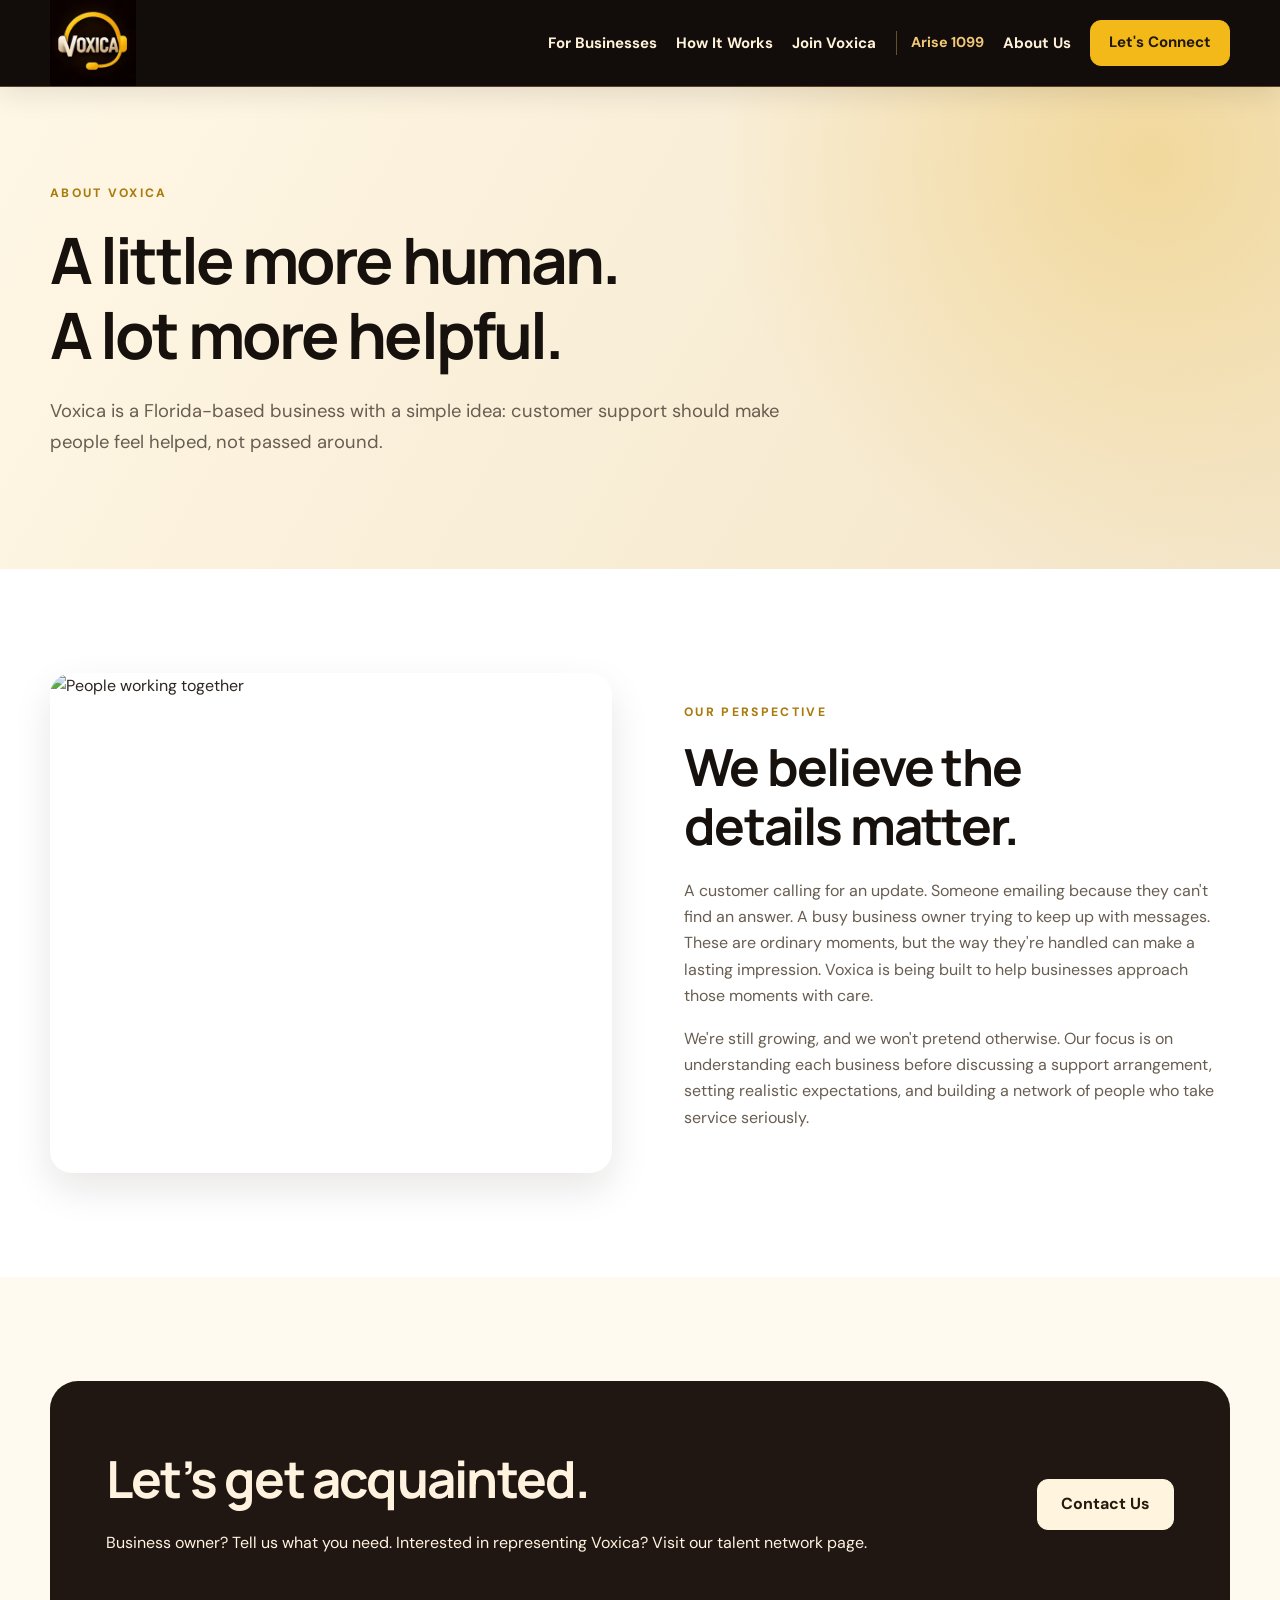
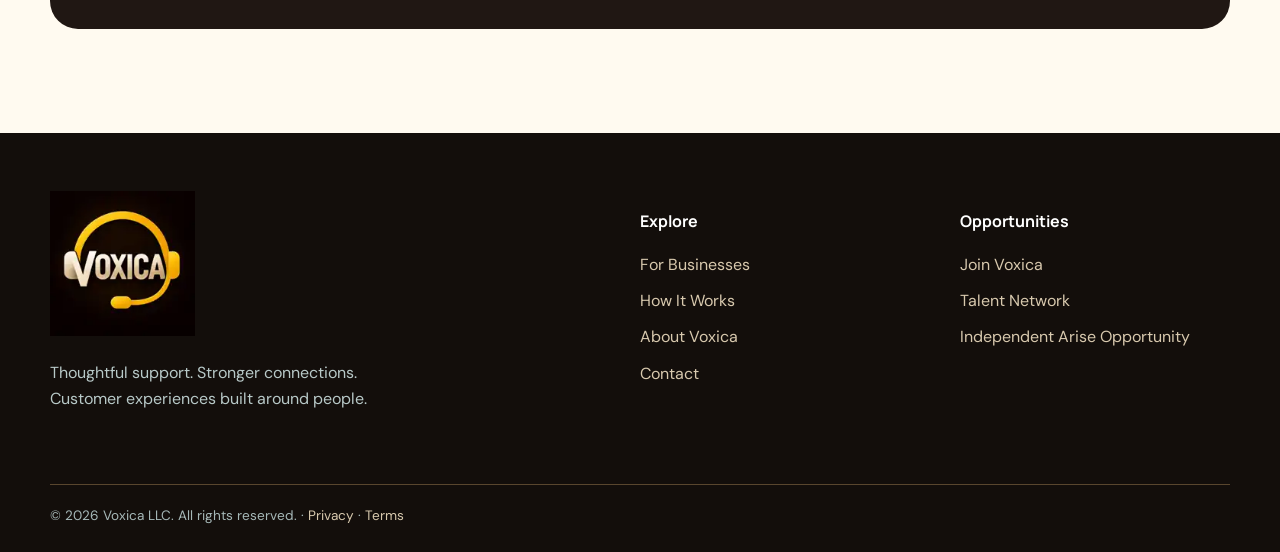
==== commit ca0bf4b1: "Polish page metadata, accessible navigation and form autofill" ====
--- a/about.html
+++ b/about.html
@@ -1 +1 @@
-<!doctype html><html lang="en"><head><meta charset="utf-8"><meta name="viewport" content="width=device-width, initial-scale=1"><meta name="description" content="Learn more about Voxica customer support services, business inquiries and remote representative opportunities."><title>About Us | Voxica</title><link rel="stylesheet" href="style.css"><meta property="og:type" content="website"><meta property="og:site_name" content="Voxica"><meta property="og:title" content="About Us | Voxica"><meta property="og:description" content="Learn more about Voxica customer support services, business inquiries and remote representative opportunities."><meta property="og:url" content="https://voxica-teleservices.onrender.com/about.html"><meta name="theme-color" content="#17100d"><link rel="canonical" href="https://voxica-teleservices.onrender.com/about.html"></head><body><header class="nav"><div class="container nav-inner"><a href="index.html" class="brand" aria-label="Voxica home"><img src="assets/voxica-official.webp" alt="VOXICA" width="166" height="95"></a><button class="menu-toggle" aria-label="Toggle navigation" aria-expanded="false">☰</button><nav class="nav-links" aria-label="Main navigation"><a href="services.html">For Businesses</a><a href="how-it-works.html">How It Works</a><a href="careers.html">Join Voxica</a><a href="arise.html" class="arise-nav-link">Arise 1099</a><a href="about.html">About Us</a><a class="btn" href="contact.html">Let's Connect</a></nav></div></header><main><section class="page-hero"><div class="container"><span class="eyebrow">About Voxica</span><h1>A little more human. A lot more helpful.</h1><p>Voxica is a Florida-based business with a simple idea: customer support should make people feel helped, not passed around.</p></div></section><section class="section section-white"><div class="container split"><img src="https://images.unsplash.com/photo-1521737711867-e3b97375f902?auto=format&fit=crop&w=1200&q=85" alt="People working together"><div><span class="eyebrow">Our perspective</span><h2>We believe the details matter.</h2><p>A customer calling for an update. Someone emailing because they can't find an answer. A busy business owner trying to keep up with messages. These are ordinary moments, but the way they're handled can make a lasting impression. Voxica is being built to help businesses approach those moments with care.</p><p>We're still growing, and we won't pretend otherwise. Our focus is on understanding each business before discussing a support arrangement, setting realistic expectations, and building a network of people who take service seriously.</p></div></div></section><section class="section"><div class="container"><div class="cta"><div><h2>Let’s get acquainted.</h2><p>Business owner? Tell us what you need. Interested in representing Voxica? Visit our talent network page.</p></div><a class="btn btn-light" href="contact.html">Contact Us</a></div></div></section></main><footer class="footer"><div class="container"><div class="footer-grid"><div><a href="index.html" class="brand" aria-label="Voxica home"><img src="assets/voxica-official.webp" alt="VOXICA" width="166" height="95"></a><p>Thoughtful support. Stronger connections.<br>Customer experiences built around people.</p></div><div><h4>Explore</h4><a href="services.html">For Businesses</a><a href="how-it-works.html">How It Works</a><a href="about.html">About Voxica</a><a href="contact.html">Contact</a></div><div><h4>Opportunities</h4><a href="careers.html">Join Voxica</a><a href="apply.html">Talent Network</a><a href="arise.html">Independent Arise Opportunity</a></div></div><div class="footer-bottom">© 2026 Voxica LLC. All rights reserved. · <a href="privacy.html">Privacy</a> · <a href="terms.html">Terms</a></div></div></footer><script src="script.js"></script></body></html>+<!doctype html><html lang="en"><head><meta charset="utf-8"><meta name="viewport" content="width=device-width, initial-scale=1"><meta name="description" content="Learn about Voxica Teleservices and our people-focused approach to customer support partnerships."><title>About Us | Voxica</title><link rel="stylesheet" href="style.css"><meta property="og:type" content="website"><meta property="og:site_name" content="Voxica"><meta property="og:title" content="About Us | Voxica"><meta property="og:description" content="Learn about Voxica Teleservices and our people-focused approach to customer support partnerships."><meta property="og:url" content="https://voxica-teleservices.onrender.com/about.html"><meta name="theme-color" content="#17100d"><link rel="canonical" href="https://voxica-teleservices.onrender.com/about.html"></head><body><header class="nav"><div class="container nav-inner"><a href="index.html" class="brand" aria-label="Voxica home"><img src="assets/voxica-official.webp" alt="VOXICA" width="166" height="95"></a><button class="menu-toggle" type="button" aria-label="Open navigation" aria-controls="site-navigation" aria-expanded="false">☰</button><nav id="site-navigation" class="nav-links" aria-label="Main navigation"><a href="services.html">For Businesses</a><a href="how-it-works.html">How It Works</a><a href="careers.html">Join Voxica</a><a href="arise.html" class="arise-nav-link">Arise 1099</a><a href="about.html">About Us</a><a class="btn" href="contact.html">Let's Connect</a></nav></div></header><main><section class="page-hero"><div class="container"><span class="eyebrow">About Voxica</span><h1>A little more human. A lot more helpful.</h1><p>Voxica is a Florida-based business with a simple idea: customer support should make people feel helped, not passed around.</p></div></section><section class="section section-white"><div class="container split"><img src="https://images.unsplash.com/photo-1521737711867-e3b97375f902?auto=format&fit=crop&w=1200&q=85" alt="People working together"><div><span class="eyebrow">Our perspective</span><h2>We believe the details matter.</h2><p>A customer calling for an update. Someone emailing because they can't find an answer. A busy business owner trying to keep up with messages. These are ordinary moments, but the way they're handled can make a lasting impression. Voxica is being built to help businesses approach those moments with care.</p><p>We're still growing, and we won't pretend otherwise. Our focus is on understanding each business before discussing a support arrangement, setting realistic expectations, and building a network of people who take service seriously.</p></div></div></section><section class="section"><div class="container"><div class="cta"><div><h2>Let’s get acquainted.</h2><p>Business owner? Tell us what you need. Interested in representing Voxica? Visit our talent network page.</p></div><a class="btn btn-light" href="contact.html">Contact Us</a></div></div></section></main><footer class="footer"><div class="container"><div class="footer-grid"><div><a href="index.html" class="brand" aria-label="Voxica home"><img src="assets/voxica-official.webp" alt="VOXICA" width="166" height="95"></a><p>Thoughtful support. Stronger connections.<br>Customer experiences built around people.</p></div><div><h4>Explore</h4><a href="services.html">For Businesses</a><a href="how-it-works.html">How It Works</a><a href="about.html">About Voxica</a><a href="contact.html">Contact</a></div><div><h4>Opportunities</h4><a href="careers.html">Join Voxica</a><a href="apply.html">Talent Network</a><a href="arise.html">Independent Arise Opportunity</a></div></div><div class="footer-bottom">© 2026 Voxica LLC. All rights reserved. · <a href="privacy.html">Privacy</a> · <a href="terms.html">Terms</a></div></div></footer><script src="script.js"></script></body></html>
--- a/style.css
+++ b/style.css
@@ -133,3 +133,58 @@
 .btn:hover{transform:translateY(-2px)}
 .footer a:not(.brand):hover{text-decoration:underline;text-underline-offset:4px}
 @media(prefers-reduced-motion:reduce){.audience-card,.service-card,.btn{transition:none!important;transform:none!important}}
+
+
+/* Voxica signature visual system */
+.nav{background:#120d0b!important;border-bottom:1px solid #5b4126!important}
+.nav .brand img{width:86px!important;height:86px!important;aspect-ratio:1!important;object-fit:contain!important;filter:none!important}
+.footer .brand img{width:145px!important;height:145px!important;object-fit:contain!important}
+.new-hero{position:relative;overflow:hidden;background:radial-gradient(ellipse at 70% 20%,#4c3020 0%,transparent 42%),linear-gradient(125deg,#110c0a 0%,#25170f 55%,#110d0b 100%)!important;padding:94px 0 105px!important}
+.new-hero:before{content:"";position:absolute;inset:0;opacity:.11;background-image:linear-gradient(90deg,#d8aa62 1px,transparent 1px),linear-gradient(#d8aa62 1px,transparent 1px);background-size:90px 90px;mask-image:linear-gradient(90deg,transparent 20%,black 100%);pointer-events:none}
+.new-hero .container{position:relative;z-index:1}
+.new-hero h1{font-size:clamp(3.2rem,5.3vw,5.8rem)!important;line-height:1.07;letter-spacing:-.065em!important;color:#fff9ee!important}
+.new-hero .gold-text{color:#eec16b!important}
+.new-hero p{color:#e2d3bf!important}
+.new-hero .small{color:#c5a986!important}
+.new-hero .pill{border:1px solid #bd8e4980;background:#ffffff0a!important;color:#eec16b!important;letter-spacing:.13em;font-size:.7rem}
+.new-hero .hero-image img{height:560px;object-fit:cover;filter:saturate(.82) contrast(1.07)}
+.new-hero .hero-image{padding:12px;border:1px solid #a9824766;border-radius:28px;background:#ffffff08;box-shadow:0 32px 80px #0006}
+.new-hero .hero-image:after{inset:12px;border-radius:21px}
+.new-hero .float-card{bottom:36px;left:-24px;background:#fff9ef;color:#2c1a0c;border-left:4px solid #d9a747}
+.new-hero .float-card small{color:#6c5947}
+.new-hero .btn-outline{color:#fff4dd!important;border-color:#ad895a!important;background:#ffffff0c!important}
+.new-hero .btn-outline:hover{background:#ffffff1f!important}
+.signature-strip{background:#f2e4c9;border-top:1px solid #d6b77c;border-bottom:1px solid #d6b77c;padding:27px 0}
+.signature-inner{display:grid;grid-template-columns:1.05fr 1.25fr auto;align-items:center;gap:32px}
+.signature-kicker{display:block;font-size:.64rem;letter-spacing:.2em;font-weight:800;color:#8b602c;margin-bottom:5px}
+.signature-inner strong{display:block;font:700 clamp(1.25rem,2vw,1.65rem) Manrope,sans-serif;letter-spacing:-.04em;color:#25170e}
+.signature-inner p{margin:0;color:#574431;font-size:.93rem;line-height:1.6}
+.signature-inner a{font-size:.87rem;font-weight:800;white-space:nowrap;border-bottom:2px solid #9b6c30;padding-bottom:4px;color:#3a2614}
+.audience-section{background:#fffaf1}
+.audience-grid{gap:24px}
+.audience-card{border:1px solid #dbc398;border-radius:24px;overflow:hidden;box-shadow:0 18px 40px #25160c12}
+.audience-content{padding:32px!important}
+.section-white .service-card{background:#fffdf8}
+@media(max-width:1050px){.signature-inner{grid-template-columns:1fr 1.3fr}.signature-inner a{grid-column:1/-1;justify-self:start}}
+@media(max-width:850px){.new-hero{padding:60px 0 72px!important}.new-hero .hero-image img{height:400px}.new-hero .hero-image{margin:0 8px}.signature-inner{grid-template-columns:1fr;gap:12px}.signature-inner a{grid-column:auto}}
+@media(max-width:550px){.nav .brand img{width:76px!important;height:76px!important}.nav-inner{min-height:82px!important}.nav-links{top:82px!important}.new-hero h1{font-size:clamp(2.65rem,10vw,3.65rem)!important}.new-hero .hero-image img{height:310px}.new-hero .float-card{left:0;bottom:20px;max-width:90%;font-size:.88rem;padding:13px 15px}.signature-strip{padding:24px 0}.signature-inner strong{font-size:1.32rem}}
+@media(prefers-reduced-motion:reduce){.new-hero .hero-image,.signature-inner{animation:none!important}}
+
+/* Multiple preferred support channels */
+.channel-fieldset{border:0;padding:0;margin:0;min-width:0}
+.channel-fieldset legend{font-weight:700;color:inherit;margin-bottom:4px}
+.channel-hint{font-size:.85rem;color:#6e6257;margin:0 0 12px}
+.channel-options{display:flex;flex-wrap:wrap;gap:10px}
+.channel-options label{display:inline-flex;align-items:center;gap:9px;padding:12px 16px;border:1px solid #d9c9b2;border-radius:12px;background:#fffaf2;cursor:pointer;font-size:.92rem;font-weight:600;line-height:1.3}
+.channel-options label:has(input:checked){border-color:#a37a3c;background:#f5e9d2}
+.channel-options input{width:17px;height:17px;accent-color:#815822;margin:0;flex-shrink:0}
+.channel-options label:focus-within{outline:2px solid #9b7036;outline-offset:2px}
+.channel-error{color:#a12d22;font-size:.85rem;margin:8px 0 0}
+.channel-error[hidden]{display:none}
+@media(max-width:480px){.channel-options{flex-direction:column}.channel-options label{width:100%}}
+
+/* Embedded Jotform representative application */
+.jotform-embed-wrap{max-width:850px;margin:0 auto}
+.jotform-embed-wrap iframe{display:block;width:100%;height:1550px;border:1px solid #e3d5bf;border-radius:18px;background:#fff;box-shadow:0 18px 44px #24180e10}
+.jotform-embed-wrap .form-note{max-width:780px;margin:16px auto 0}
+@media(max-width:650px){.jotform-embed-wrap iframe{height:1750px;border-radius:12px}}
